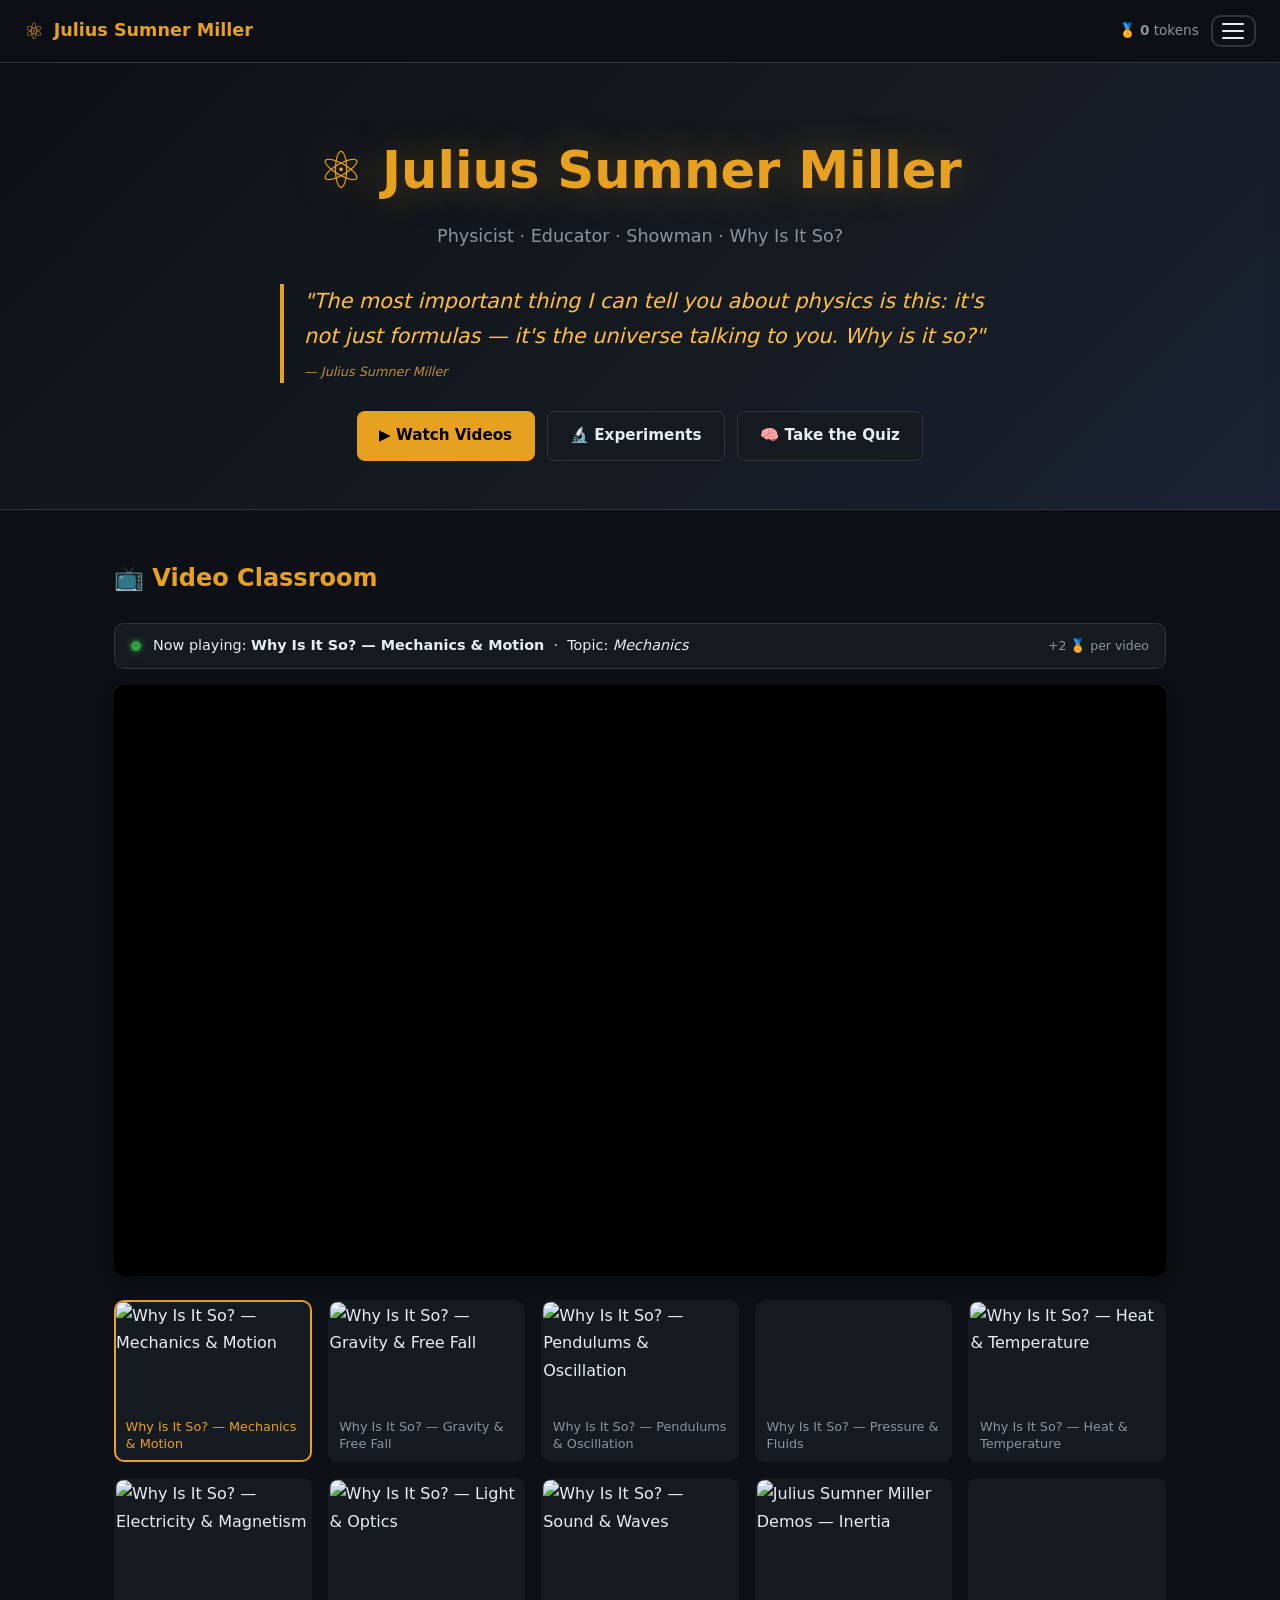
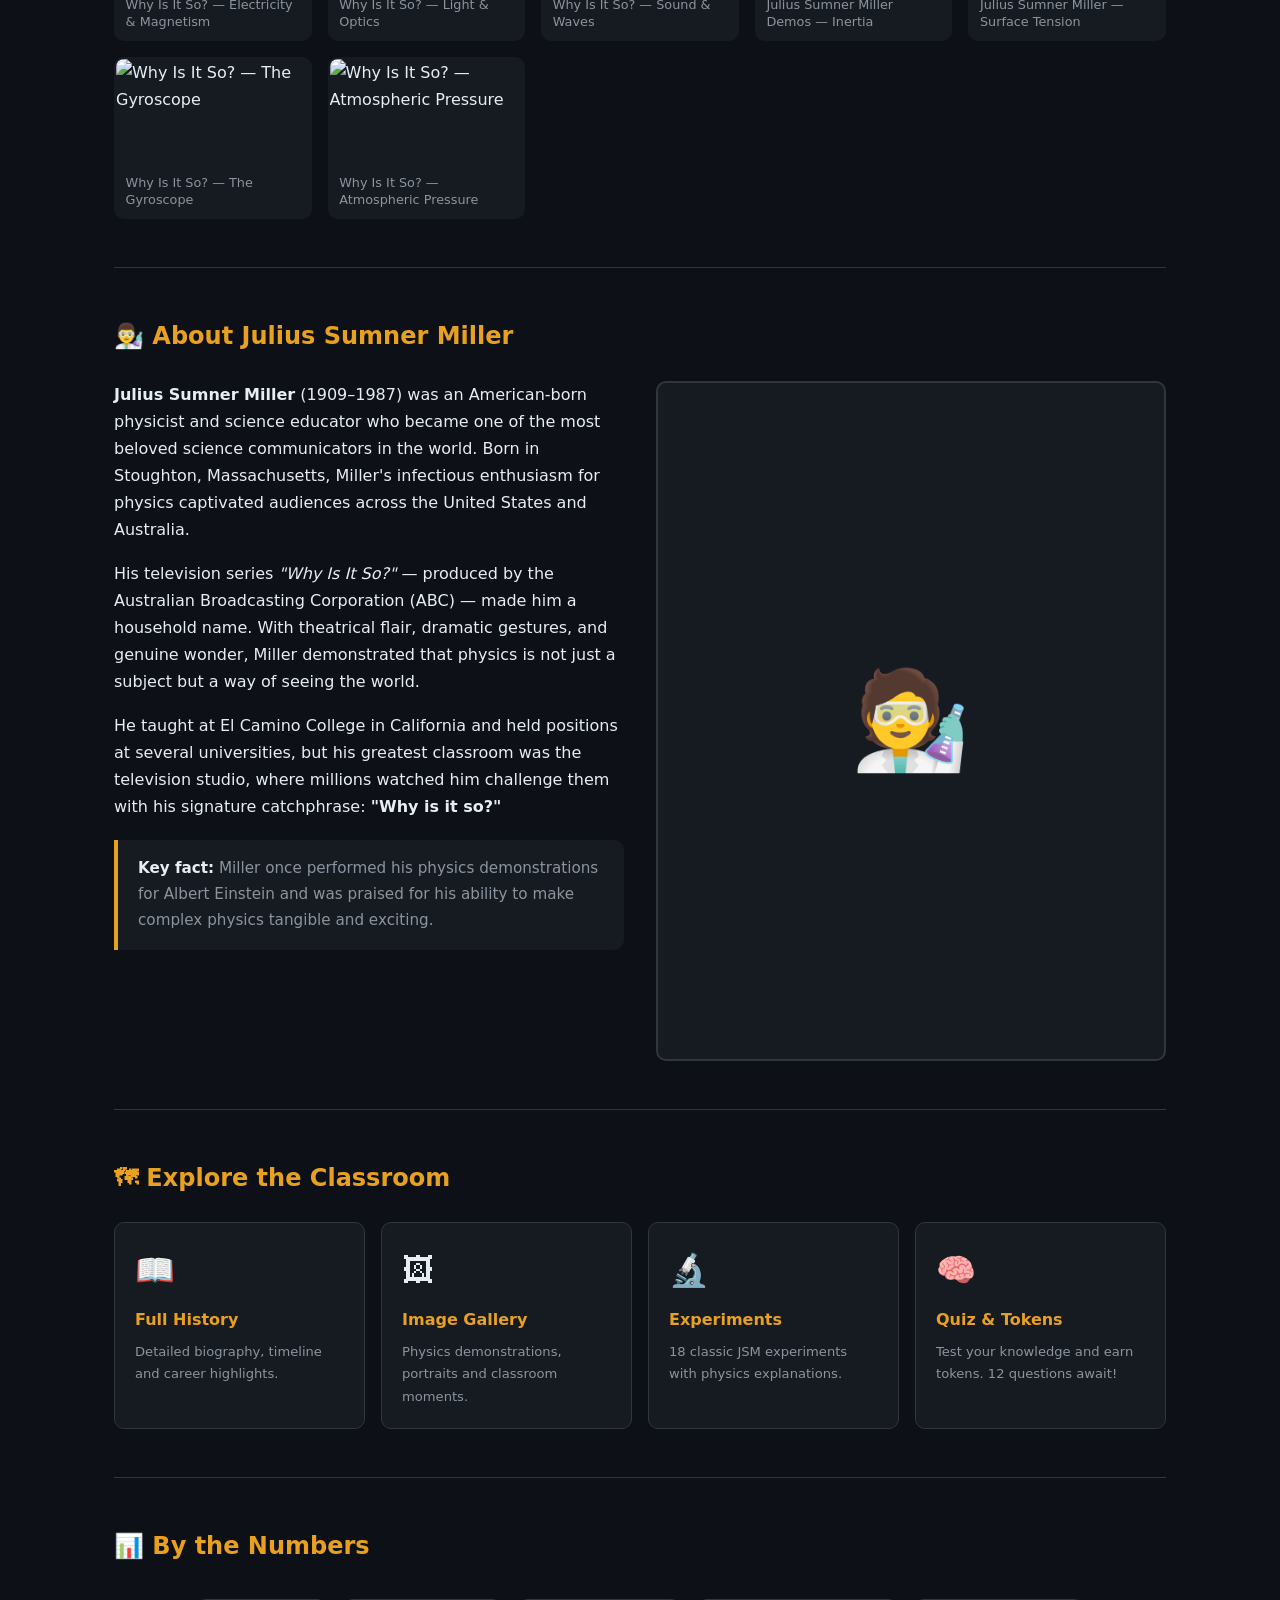
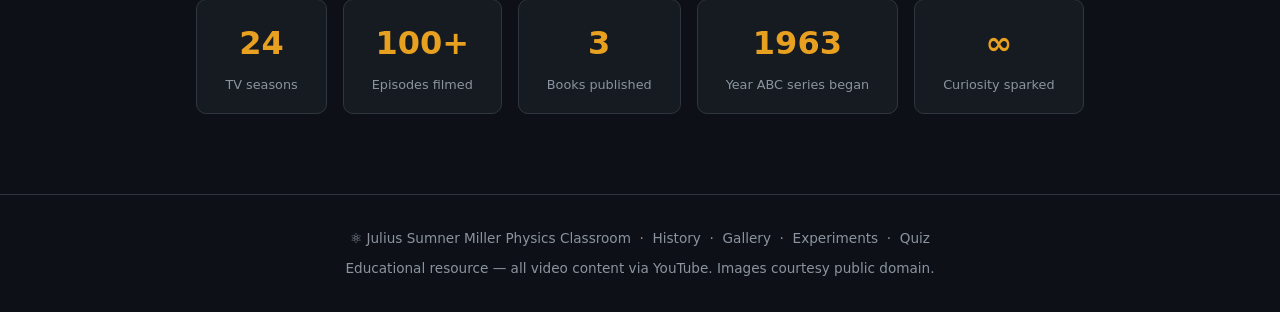
==== index.html @ 3798bc39 "Initial pages (index, history, gallery CSS/JS scaffolding) Co-authored-by: pewpi-infinity <241404109" ====
<!DOCTYPE html>
<html lang="en">
<head>
  <meta charset="UTF-8">
  <meta name="viewport" content="width=device-width, initial-scale=1.0">
  <title>Julius Sumner Miller — Physics Classroom</title>
  <meta name="description" content="Explore the world of physics with Julius Sumner Miller — videos, history, experiments, gallery and quizzes.">
  <link rel="stylesheet" href="css/style.css">
  <style>
    @keyframes fadeIn { from { opacity:0; transform:translateY(8px); } to { opacity:1; transform:none; } }
    .hero-actions { display:flex; gap:.75rem; justify-content:center; flex-wrap:wrap; margin-top:1.75rem; }
    .hero-actions a {
      display:inline-flex; align-items:center; gap:.45rem;
      background:var(--accent); color:#000; font-weight:700;
      padding:.7rem 1.4rem; border-radius:8px; font-size:.95rem;
      transition:background .2s,transform .2s;
    }
    .hero-actions a:hover { background:var(--accent-hover); transform:translateY(-2px); text-decoration:none; }
    .hero-actions a.secondary {
      background:var(--bg-card); color:var(--text-primary);
      border:1px solid var(--border);
    }
    .hero-actions a.secondary:hover { border-color:var(--accent); color:var(--accent); background:var(--accent-dim); }
    .now-playing {
      background:var(--bg-card); border:1px solid var(--border);
      border-radius:var(--radius); padding:.6rem 1rem;
      display:flex; align-items:center; gap:.75rem;
      margin-bottom:1rem; font-size:.9rem;
    }
    .now-playing .dot {
      width:10px; height:10px; border-radius:50%;
      background:#2ea043; box-shadow:0 0 6px #2ea043;
      animation:pulse 1.5s infinite;
      flex-shrink:0;
    }
    @keyframes pulse { 0%,100%{opacity:1;} 50%{opacity:.4;} }
    .about-split { display:grid; grid-template-columns:1fr 1fr; gap:2rem; align-items:start; }
    @media(max-width:680px){ .about-split { grid-template-columns:1fr; } }
    .about-img {
      border-radius:var(--radius); overflow:hidden;
      border:2px solid var(--border);
      aspect-ratio:3/4; background:var(--bg-card);
      display:flex; align-items:center; justify-content:center;
      font-size:6rem;
    }
    .quick-links { display:grid; grid-template-columns:repeat(auto-fill,minmax(200px,1fr)); gap:1rem; }
    .quick-link {
      background:var(--bg-card); border:1px solid var(--border);
      border-radius:var(--radius); padding:1.25rem;
      display:flex; flex-direction:column; align-items:flex-start; gap:.5rem;
      transition:border-color .2s, transform .2s;
      color:var(--text-primary);
    }
    .quick-link:hover { border-color:var(--accent); transform:translateY(-3px); text-decoration:none; }
    .quick-link .icon { font-size:2rem; }
    .quick-link h3 { font-size:1rem; color:var(--accent); }
    .quick-link p { font-size:.82rem; color:var(--text-secondary); margin:0; }
  </style>
</head>
<body>

<!-- ── Header ── -->
<header>
  <div class="brand">
    <span class="atom">⚛</span>
    Julius Sumner Miller
  </div>
  <div style="display:flex;align-items:center;gap:.75rem;">
    <span style="font-size:.85rem;color:var(--text-secondary);">🏅 <strong class="js-token-count">0</strong> tokens</span>
    <button class="hamburger" id="hamburger-btn" aria-label="Open menu">
      <span></span><span></span><span></span>
    </button>
  </div>
</header>

<!-- ── Navigation Overlay ── -->
<div class="nav-overlay" id="nav-overlay"></div>

<!-- ── Slide-out Nav ── -->
<nav class="nav-menu" id="nav-menu">
  <h3>📺 Main</h3>
  <ul>
    <li><a href="index.html"><span class="icon">🏠</span> Home &amp; Videos</a></li>
    <li><a href="history.html"><span class="icon">📖</span> History &amp; Biography</a></li>
    <li><a href="gallery.html"><span class="icon">🖼</span> Image Gallery</a></li>
    <li><a href="experiments.html"><span class="icon">🔬</span> Physics Experiments</a></li>
    <li><a href="quiz.html"><span class="icon">🧠</span> Quiz &amp; Tokens</a></li>
  </ul>
  <h3>🔗 Julius Sumner Miller Links</h3>
  <ul>
    <li><a href="https://en.wikipedia.org/wiki/Julius_Sumner_Miller" target="_blank" rel="noopener"><span class="icon">🌐</span> Wikipedia</a></li>
    <li><a href="https://www.youtube.com/results?search_query=Julius+Sumner+Miller" target="_blank" rel="noopener"><span class="icon">▶</span> YouTube Channel</a></li>
    <li><a href="https://www.abc.net.au/education/julius-sumner-miller/10043290" target="_blank" rel="noopener"><span class="icon">📡</span> ABC Education</a></li>
    <li><a href="https://www.imdb.com/name/nm0590244/" target="_blank" rel="noopener"><span class="icon">🎬</span> IMDB Profile</a></li>
    <li><a href="https://trove.nla.gov.au/search/category/books?keyword=julius+sumner+miller" target="_blank" rel="noopener"><span class="icon">📚</span> NLA Trove Archive</a></li>
    <li><a href="https://www.britannica.com/biography/Julius-Sumner-Miller" target="_blank" rel="noopener"><span class="icon">📰</span> Encyclopædia Britannica</a></li>
  </ul>
  <h3>🏅 Your Progress</h3>
  <ul>
    <li style="padding:.55rem .6rem;font-size:.9rem;color:var(--text-secondary);">
      Tokens earned: <strong class="js-token-count" style="color:var(--accent);">0</strong>
    </li>
  </ul>
</nav>

<!-- ── Hero ── -->
<section class="hero">
  <h1>⚛ Julius Sumner Miller</h1>
  <p class="tagline">Physicist · Educator · Showman · Why Is It So?</p>
  <blockquote class="quote">
    "The most important thing I can tell you about physics is this: it's not just formulas —
    it's the universe talking to you. <em>Why is it so?</em>"
    <br><small style="font-size:.8rem;opacity:.7;margin-top:.4rem;display:block;">— Julius Sumner Miller</small>
  </blockquote>
  <div class="hero-actions">
    <a href="#videos">▶ Watch Videos</a>
    <a href="experiments.html" class="secondary">🔬 Experiments</a>
    <a href="quiz.html" class="secondary">🧠 Take the Quiz</a>
  </div>
</section>

<!-- ── Main Content ── -->
<main class="container">

  <!-- Video Player -->
  <section class="section" id="videos">
    <h2 class="section-title">📺 Video Classroom</h2>
    <div class="now-playing">
      <span class="dot"></span>
      <span>Now playing: <strong id="video-title">Why Is It So? — Mechanics &amp; Motion</strong>
        &nbsp;·&nbsp; Topic: <em id="video-topic">Mechanics</em>
      </span>
      <span style="margin-left:auto;font-size:.78rem;color:var(--text-secondary);">+2 🏅 per video</span>
    </div>
    <div class="video-wrapper">
      <iframe id="main-player"
        src="https://www.youtube.com/embed/p5oUI7RCyUI?rel=0&modestbranding=1"
        title="Julius Sumner Miller — Why Is It So?"
        allow="accelerometer; autoplay; clipboard-write; encrypted-media; gyroscope; picture-in-picture"
        allowfullscreen loading="lazy">
      </iframe>
    </div>
    <div class="playlist-grid" id="playlist-grid"></div>
  </section>

  <!-- About JSM -->
  <section class="section" id="about">
    <h2 class="section-title">👨‍🔬 About Julius Sumner Miller</h2>
    <div class="about-split">
      <div>
        <p style="margin-bottom:1rem;">
          <strong>Julius Sumner Miller</strong> (1909–1987) was an American-born physicist and science
          educator who became one of the most beloved science communicators in the world. Born in
          Stoughton, Massachusetts, Miller's infectious enthusiasm for physics captivated audiences
          across the United States and Australia.
        </p>
        <p style="margin-bottom:1rem;">
          His television series <em>"Why Is It So?"</em> — produced by the Australian Broadcasting
          Corporation (ABC) — made him a household name. With theatrical flair, dramatic gestures,
          and genuine wonder, Miller demonstrated that physics is not just a subject but a way of
          seeing the world.
        </p>
        <p>
          He taught at El Camino College in California and held positions at several universities,
          but his greatest classroom was the television studio, where millions watched him challenge
          them with his signature catchphrase: <strong>"Why is it so?"</strong>
        </p>
        <div class="callout" style="margin-top:1.25rem;">
          <strong>Key fact:</strong> Miller once performed his physics demonstrations for Albert Einstein
          and was praised for his ability to make complex physics tangible and exciting.
        </div>
      </div>
      <div class="about-img">🧑‍🔬</div>
    </div>
  </section>

  <!-- Quick navigation -->
  <section class="section" id="explore">
    <h2 class="section-title">🗺 Explore the Classroom</h2>
    <div class="quick-links">
      <a class="quick-link" href="history.html">
        <span class="icon">📖</span>
        <h3>Full History</h3>
        <p>Detailed biography, timeline and career highlights.</p>
      </a>
      <a class="quick-link" href="gallery.html">
        <span class="icon">🖼</span>
        <h3>Image Gallery</h3>
        <p>Physics demonstrations, portraits and classroom moments.</p>
      </a>
      <a class="quick-link" href="experiments.html">
        <span class="icon">🔬</span>
        <h3>Experiments</h3>
        <p>18 classic JSM experiments with physics explanations.</p>
      </a>
      <a class="quick-link" href="quiz.html">
        <span class="icon">🧠</span>
        <h3>Quiz &amp; Tokens</h3>
        <p>Test your knowledge and earn tokens. 12 questions await!</p>
      </a>
    </div>
  </section>

  <!-- Stats -->
  <section class="section">
    <h2 class="section-title">📊 By the Numbers</h2>
    <div class="stat-strip">
      <div class="stat-box"><span class="num">24</span><span class="lbl">TV seasons</span></div>
      <div class="stat-box"><span class="num">100+</span><span class="lbl">Episodes filmed</span></div>
      <div class="stat-box"><span class="num">3</span><span class="lbl">Books published</span></div>
      <div class="stat-box"><span class="num">1963</span><span class="lbl">Year ABC series began</span></div>
      <div class="stat-box"><span class="num">∞</span><span class="lbl">Curiosity sparked</span></div>
    </div>
  </section>

</main>

<!-- ── Footer ── -->
<footer>
  <p>⚛ Julius Sumner Miller Physics Classroom &nbsp;·&nbsp;
    <a href="history.html">History</a> &nbsp;·&nbsp;
    <a href="gallery.html">Gallery</a> &nbsp;·&nbsp;
    <a href="experiments.html">Experiments</a> &nbsp;·&nbsp;
    <a href="quiz.html">Quiz</a>
  </p>
  <p style="margin-top:.4rem;">Educational resource — all video content via YouTube. Images courtesy public domain.</p>
</footer>

<script src="js/main.js"></script>
</body>
</html>
---- css/style.css ----
/* ============================================================
   Julius Sumner Miller Physics — Classroom Experience
   ============================================================ */

/* ---------- Reset & Root Variables ---------- */
*, *::before, *::after { box-sizing: border-box; margin: 0; padding: 0; }

:root {
  --bg-main:        #0d1117;
  --bg-card:        #161b22;
  --bg-nav:         #0d1117ee;
  --accent:         #e8a020;
  --accent-hover:   #ffbe45;
  --accent-dim:     #7a5510;
  --text-primary:   #e6edf3;
  --text-secondary: #8b949e;
  --border:         #30363d;
  --green:          #2ea043;
  --red:            #da3633;
  --blue:           #388bfd;
  --radius:         10px;
  --shadow:         0 4px 24px rgba(0,0,0,.55);
  --transition:     .25s ease;
}

html { scroll-behavior: smooth; }

body {
  font-family: 'Segoe UI', system-ui, -apple-system, sans-serif;
  background: var(--bg-main);
  color: var(--text-primary);
  line-height: 1.7;
  min-height: 100vh;
}

a { color: var(--accent); text-decoration: none; }
a:hover { color: var(--accent-hover); text-decoration: underline; }

img { max-width: 100%; display: block; }

/* ---------- Header / Nav ---------- */
header {
  position: sticky;
  top: 0;
  z-index: 1000;
  background: var(--bg-nav);
  backdrop-filter: blur(8px);
  border-bottom: 1px solid var(--border);
  padding: .75rem 1.5rem;
  display: flex;
  align-items: center;
  justify-content: space-between;
  gap: 1rem;
}

.brand {
  display: flex;
  align-items: center;
  gap: .6rem;
  font-size: 1.1rem;
  font-weight: 700;
  color: var(--accent);
  white-space: nowrap;
}

.brand .atom { font-size: 1.4rem; }

/* Hamburger button */
.hamburger {
  background: none;
  border: 2px solid var(--border);
  border-radius: var(--radius);
  padding: .4rem .6rem;
  cursor: pointer;
  display: flex;
  flex-direction: column;
  gap: 5px;
  transition: border-color var(--transition);
}
.hamburger:hover { border-color: var(--accent); }
.hamburger span {
  display: block;
  width: 22px;
  height: 2px;
  background: var(--text-primary);
  border-radius: 2px;
  transition: transform var(--transition), opacity var(--transition);
}
.hamburger.open span:nth-child(1) { transform: translateY(7px) rotate(45deg); }
.hamburger.open span:nth-child(2) { opacity: 0; }
.hamburger.open span:nth-child(3) { transform: translateY(-7px) rotate(-45deg); }

/* Slide-out menu */
.nav-menu {
  position: fixed;
  top: 0; right: -320px;
  width: 300px;
  height: 100vh;
  background: var(--bg-card);
  border-left: 1px solid var(--border);
  padding: 5rem 1.5rem 2rem;
  z-index: 999;
  overflow-y: auto;
  transition: right .3s cubic-bezier(.4,0,.2,1);
  box-shadow: var(--shadow);
}
.nav-menu.open { right: 0; }

.nav-overlay {
  display: none;
  position: fixed;
  inset: 0;
  background: rgba(0,0,0,.5);
  z-index: 998;
}
.nav-overlay.open { display: block; }

.nav-menu h3 {
  color: var(--accent);
  font-size: .75rem;
  letter-spacing: .12em;
  text-transform: uppercase;
  margin-bottom: .75rem;
  margin-top: 1.5rem;
}
.nav-menu h3:first-child { margin-top: 0; }

.nav-menu ul { list-style: none; }
.nav-menu ul li a {
  display: flex;
  align-items: center;
  gap: .6rem;
  padding: .55rem .6rem;
  border-radius: 6px;
  color: var(--text-primary);
  font-size: .95rem;
  transition: background var(--transition), color var(--transition);
}
.nav-menu ul li a:hover,
.nav-menu ul li a.active {
  background: var(--accent-dim);
  color: var(--accent-hover);
  text-decoration: none;
}
.nav-menu ul li a .icon { font-size: 1.1rem; width: 1.4rem; }

/* Tokens badge in nav */
.token-badge {
  display: inline-flex;
  align-items: center;
  gap: .3rem;
  background: var(--accent-dim);
  color: var(--accent);
  font-size: .78rem;
  font-weight: 700;
  padding: .15rem .5rem;
  border-radius: 20px;
  margin-left: auto;
}

/* ---------- Hero Section ---------- */
.hero {
  background: linear-gradient(135deg, #0d1117 0%, #161b22 60%, #1a2235 100%);
  border-bottom: 1px solid var(--border);
  padding: 4rem 1.5rem 3rem;
  text-align: center;
}
.hero h1 {
  font-size: clamp(1.8rem, 5vw, 3.2rem);
  font-weight: 800;
  color: var(--accent);
  text-shadow: 0 0 40px rgba(232,160,32,.35);
  margin-bottom: .5rem;
}
.hero .tagline {
  font-size: 1.1rem;
  color: var(--text-secondary);
  max-width: 640px;
  margin: 0 auto 2rem;
}
.hero .quote {
  font-style: italic;
  font-size: 1.3rem;
  color: var(--accent-hover);
  max-width: 720px;
  margin: 0 auto;
  border-left: 4px solid var(--accent);
  padding-left: 1.25rem;
  text-align: left;
}

/* ---------- Main Layout ---------- */
.container {
  max-width: 1100px;
  margin: 0 auto;
  padding: 0 1.5rem;
}

.section {
  padding: 3rem 0;
  border-bottom: 1px solid var(--border);
}
.section:last-child { border-bottom: none; }

.section-title {
  font-size: 1.5rem;
  font-weight: 700;
  color: var(--accent);
  margin-bottom: 1.5rem;
  display: flex;
  align-items: center;
  gap: .6rem;
}

/* ---------- Video Player ---------- */
.video-wrapper {
  position: relative;
  aspect-ratio: 16/9;
  border-radius: var(--radius);
  overflow: hidden;
  box-shadow: var(--shadow);
  background: #000;
}
.video-wrapper iframe {
  position: absolute;
  inset: 0;
  width: 100%;
  height: 100%;
  border: none;
}

/* Playlist thumbnails */
.playlist-grid {
  display: grid;
  grid-template-columns: repeat(auto-fill, minmax(180px, 1fr));
  gap: 1rem;
  margin-top: 1.5rem;
}
.playlist-item {
  border-radius: var(--radius);
  overflow: hidden;
  cursor: pointer;
  border: 2px solid transparent;
  transition: border-color var(--transition), transform var(--transition);
  background: var(--bg-card);
}
.playlist-item:hover { transform: translateY(-3px); border-color: var(--accent); }
.playlist-item.active { border-color: var(--accent); }
.playlist-thumb {
  position: relative;
  aspect-ratio: 16/9;
  overflow: hidden;
}
.playlist-thumb img {
  width: 100%;
  height: 100%;
  object-fit: cover;
}
.playlist-thumb .play-icon {
  position: absolute;
  inset: 0;
  display: flex;
  align-items: center;
  justify-content: center;
  background: rgba(0,0,0,.45);
  font-size: 2rem;
  opacity: 0;
  transition: opacity var(--transition);
}
.playlist-item:hover .play-icon { opacity: 1; }
.playlist-title {
  padding: .5rem .6rem;
  font-size: .8rem;
  color: var(--text-secondary);
  line-height: 1.3;
}
.playlist-item.active .playlist-title { color: var(--accent); }

/* ---------- Cards ---------- */
.card-grid {
  display: grid;
  grid-template-columns: repeat(auto-fill, minmax(280px, 1fr));
  gap: 1.25rem;
}

.card {
  background: var(--bg-card);
  border: 1px solid var(--border);
  border-radius: var(--radius);
  overflow: hidden;
  transition: transform var(--transition), border-color var(--transition);
}
.card:hover { transform: translateY(-4px); border-color: var(--accent); }
.card img { width: 100%; aspect-ratio: 4/3; object-fit: cover; }
.card-body { padding: 1rem; }
.card-body h3 {
  color: var(--accent);
  font-size: 1rem;
  margin-bottom: .4rem;
}
.card-body p {
  font-size: .875rem;
  color: var(--text-secondary);
  line-height: 1.5;
}
.card-body .tag {
  display: inline-block;
  background: var(--accent-dim);
  color: var(--accent);
  font-size: .7rem;
  font-weight: 700;
  padding: .1rem .45rem;
  border-radius: 20px;
  margin-top: .5rem;
  text-transform: uppercase;
  letter-spacing: .06em;
}

/* ---------- Timeline ---------- */
.timeline {
  position: relative;
  padding-left: 2.5rem;
}
.timeline::before {
  content: '';
  position: absolute;
  left: .75rem;
  top: 0; bottom: 0;
  width: 2px;
  background: var(--border);
}
.timeline-item {
  position: relative;
  margin-bottom: 2rem;
}
.timeline-item::before {
  content: '';
  position: absolute;
  left: -1.75rem;
  top: .35rem;
  width: 12px; height: 12px;
  border-radius: 50%;
  background: var(--accent);
  box-shadow: 0 0 0 3px var(--accent-dim);
}
.timeline-year {
  font-size: .8rem;
  font-weight: 700;
  color: var(--accent);
  letter-spacing: .08em;
  text-transform: uppercase;
  margin-bottom: .2rem;
}
.timeline-event h3 { font-size: 1rem; margin-bottom: .3rem; }
.timeline-event p { font-size: .9rem; color: var(--text-secondary); }

/* ---------- Gallery ---------- */
.gallery-grid {
  display: grid;
  grid-template-columns: repeat(auto-fill, minmax(240px, 1fr));
  gap: 1rem;
}
.gallery-item {
  border-radius: var(--radius);
  overflow: hidden;
  border: 1px solid var(--border);
  cursor: pointer;
  transition: transform var(--transition), border-color var(--transition);
  background: var(--bg-card);
}
.gallery-item:hover { transform: scale(1.02); border-color: var(--accent); }
.gallery-item img {
  width: 100%;
  aspect-ratio: 4/3;
  object-fit: cover;
}
.gallery-caption {
  padding: .6rem .75rem;
  font-size: .8rem;
  color: var(--text-secondary);
}

/* Lightbox */
.lightbox {
  display: none;
  position: fixed;
  inset: 0;
  background: rgba(0,0,0,.9);
  z-index: 2000;
  align-items: center;
  justify-content: center;
  flex-direction: column;
  padding: 1.5rem;
}
.lightbox.open { display: flex; }
.lightbox img {
  max-height: 75vh;
  max-width: 90vw;
  border-radius: var(--radius);
  object-fit: contain;
}
.lightbox-caption {
  margin-top: 1rem;
  font-size: .95rem;
  color: var(--text-primary);
  max-width: 640px;
  text-align: center;
}
.lightbox-close {
  position: absolute;
  top: 1.25rem; right: 1.5rem;
  background: none;
  border: none;
  color: var(--text-primary);
  font-size: 2rem;
  cursor: pointer;
  line-height: 1;
}
.lightbox-nav {
  position: absolute;
  top: 50%;
  transform: translateY(-50%);
  background: rgba(255,255,255,.1);
  border: none;
  color: #fff;
  font-size: 2rem;
  padding: .5rem .8rem;
  cursor: pointer;
  border-radius: 6px;
}
.lightbox-nav.prev { left: 1rem; }
.lightbox-nav.next { right: 1rem; }

/* ---------- Experiments ---------- */
.experiment-card {
  background: var(--bg-card);
  border: 1px solid var(--border);
  border-radius: var(--radius);
  padding: 1.5rem;
  margin-bottom: 1.5rem;
  transition: border-color var(--transition);
}
.experiment-card:hover { border-color: var(--accent); }
.experiment-card h3 {
  color: var(--accent);
  font-size: 1.15rem;
  margin-bottom: .5rem;
  display: flex;
  align-items: center;
  gap: .5rem;
}
.experiment-card .principle {
  font-size: .8rem;
  background: var(--accent-dim);
  color: var(--accent);
  padding: .15rem .45rem;
  border-radius: 4px;
  font-weight: 700;
  text-transform: uppercase;
  letter-spacing: .05em;
}
.experiment-card p { font-size: .93rem; color: var(--text-secondary); margin-top: .5rem; }
.experiment-card .materials {
  margin-top: .75rem;
  font-size: .85rem;
  color: var(--text-secondary);
}
.experiment-card .materials strong { color: var(--text-primary); }

/* ---------- Quiz ---------- */
.quiz-header {
  text-align: center;
  padding: 2rem 0 1rem;
}
.token-display {
  display: inline-flex;
  align-items: center;
  gap: .5rem;
  font-size: 1.3rem;
  font-weight: 700;
  color: var(--accent);
  background: var(--bg-card);
  border: 1px solid var(--border);
  border-radius: 30px;
  padding: .4rem 1.2rem;
  margin-bottom: 1.5rem;
}
.progress-bar {
  background: var(--border);
  border-radius: 20px;
  height: 8px;
  margin-bottom: 1.5rem;
  overflow: hidden;
}
.progress-fill {
  height: 100%;
  background: var(--accent);
  border-radius: 20px;
  transition: width .4s ease;
}
.quiz-question-block {
  background: var(--bg-card);
  border: 1px solid var(--border);
  border-radius: var(--radius);
  padding: 1.75rem;
  margin-bottom: 1.5rem;
}
.quiz-question-block h3 {
  font-size: 1.05rem;
  margin-bottom: 1.25rem;
  line-height: 1.5;
}
.quiz-options { display: flex; flex-direction: column; gap: .65rem; }
.quiz-option {
  display: flex;
  align-items: center;
  gap: .8rem;
  background: var(--bg-main);
  border: 2px solid var(--border);
  border-radius: 8px;
  padding: .7rem 1rem;
  cursor: pointer;
  transition: border-color var(--transition), background var(--transition);
  font-size: .95rem;
}
.quiz-option:hover { border-color: var(--accent); background: var(--accent-dim); }
.quiz-option.correct { border-color: var(--green); background: rgba(46,160,67,.15); }
.quiz-option.incorrect { border-color: var(--red); background: rgba(218,54,51,.15); }
.quiz-option.disabled { pointer-events: none; opacity: .65; }
.quiz-option input[type="radio"] { accent-color: var(--accent); }
.quiz-feedback {
  margin-top: 1rem;
  padding: .75rem 1rem;
  border-radius: 8px;
  font-size: .9rem;
  display: none;
}
.quiz-feedback.show { display: block; }
.quiz-feedback.correct { background: rgba(46,160,67,.2); border: 1px solid var(--green); color: #7ee787; }
.quiz-feedback.incorrect { background: rgba(218,54,51,.2); border: 1px solid var(--red); color: #ff7b72; }
.btn {
  display: inline-flex;
  align-items: center;
  gap: .4rem;
  background: var(--accent);
  color: #000;
  font-weight: 700;
  font-size: .95rem;
  padding: .7rem 1.5rem;
  border-radius: 8px;
  border: none;
  cursor: pointer;
  transition: background var(--transition), transform var(--transition);
}
.btn:hover { background: var(--accent-hover); transform: translateY(-1px); }
.btn:active { transform: translateY(0); }
.btn.secondary {
  background: var(--bg-card);
  color: var(--text-primary);
  border: 1px solid var(--border);
}
.btn.secondary:hover { border-color: var(--accent); color: var(--accent); background: var(--accent-dim); }

/* Score screen */
.score-screen {
  text-align: center;
  padding: 3rem 1rem;
  display: none;
}
.score-screen.show { display: block; }
.score-big {
  font-size: 5rem;
  font-weight: 900;
  color: var(--accent);
  text-shadow: 0 0 40px rgba(232,160,32,.4);
  line-height: 1;
}
.score-label { color: var(--text-secondary); margin-bottom: 1.5rem; }
.token-earned {
  font-size: 1.25rem;
  font-weight: 700;
  color: var(--accent);
  margin: 1rem 0 2rem;
}

/* ---------- Stat strip ---------- */
.stat-strip {
  display: flex;
  flex-wrap: wrap;
  gap: 1rem;
  justify-content: center;
  margin: 2rem 0;
}
.stat-box {
  background: var(--bg-card);
  border: 1px solid var(--border);
  border-radius: var(--radius);
  padding: 1rem 1.75rem;
  text-align: center;
  min-width: 130px;
}
.stat-box .num {
  font-size: 2rem;
  font-weight: 800;
  color: var(--accent);
  display: block;
}
.stat-box .lbl { font-size: .8rem; color: var(--text-secondary); }

/* ---------- Callout / Quote Blocks ---------- */
.callout {
  background: var(--bg-card);
  border-left: 4px solid var(--accent);
  border-radius: 0 var(--radius) var(--radius) 0;
  padding: 1rem 1.25rem;
  margin: 1.5rem 0;
  font-size: .95rem;
  color: var(--text-secondary);
}
.callout strong { color: var(--text-primary); }

/* ---------- Footer ---------- */
footer {
  border-top: 1px solid var(--border);
  text-align: center;
  padding: 2rem 1.5rem;
  color: var(--text-secondary);
  font-size: .85rem;
}
footer a { color: var(--text-secondary); }
footer a:hover { color: var(--accent); }

/* ---------- Responsive ---------- */
@media (max-width: 640px) {
  .hero { padding: 2.5rem 1rem 2rem; }
  .section { padding: 2rem 0; }
  .playlist-grid { grid-template-columns: repeat(auto-fill, minmax(140px, 1fr)); }
  .card-grid { grid-template-columns: 1fr; }
}

/* ---------- Utility ---------- */
.text-center { text-align: center; }
.mt-1 { margin-top: 1rem; }
.mb-1 { margin-bottom: 1rem; }
.hidden { display: none !important; }
.flex-gap { display: flex; align-items: center; gap: .5rem; flex-wrap: wrap; }
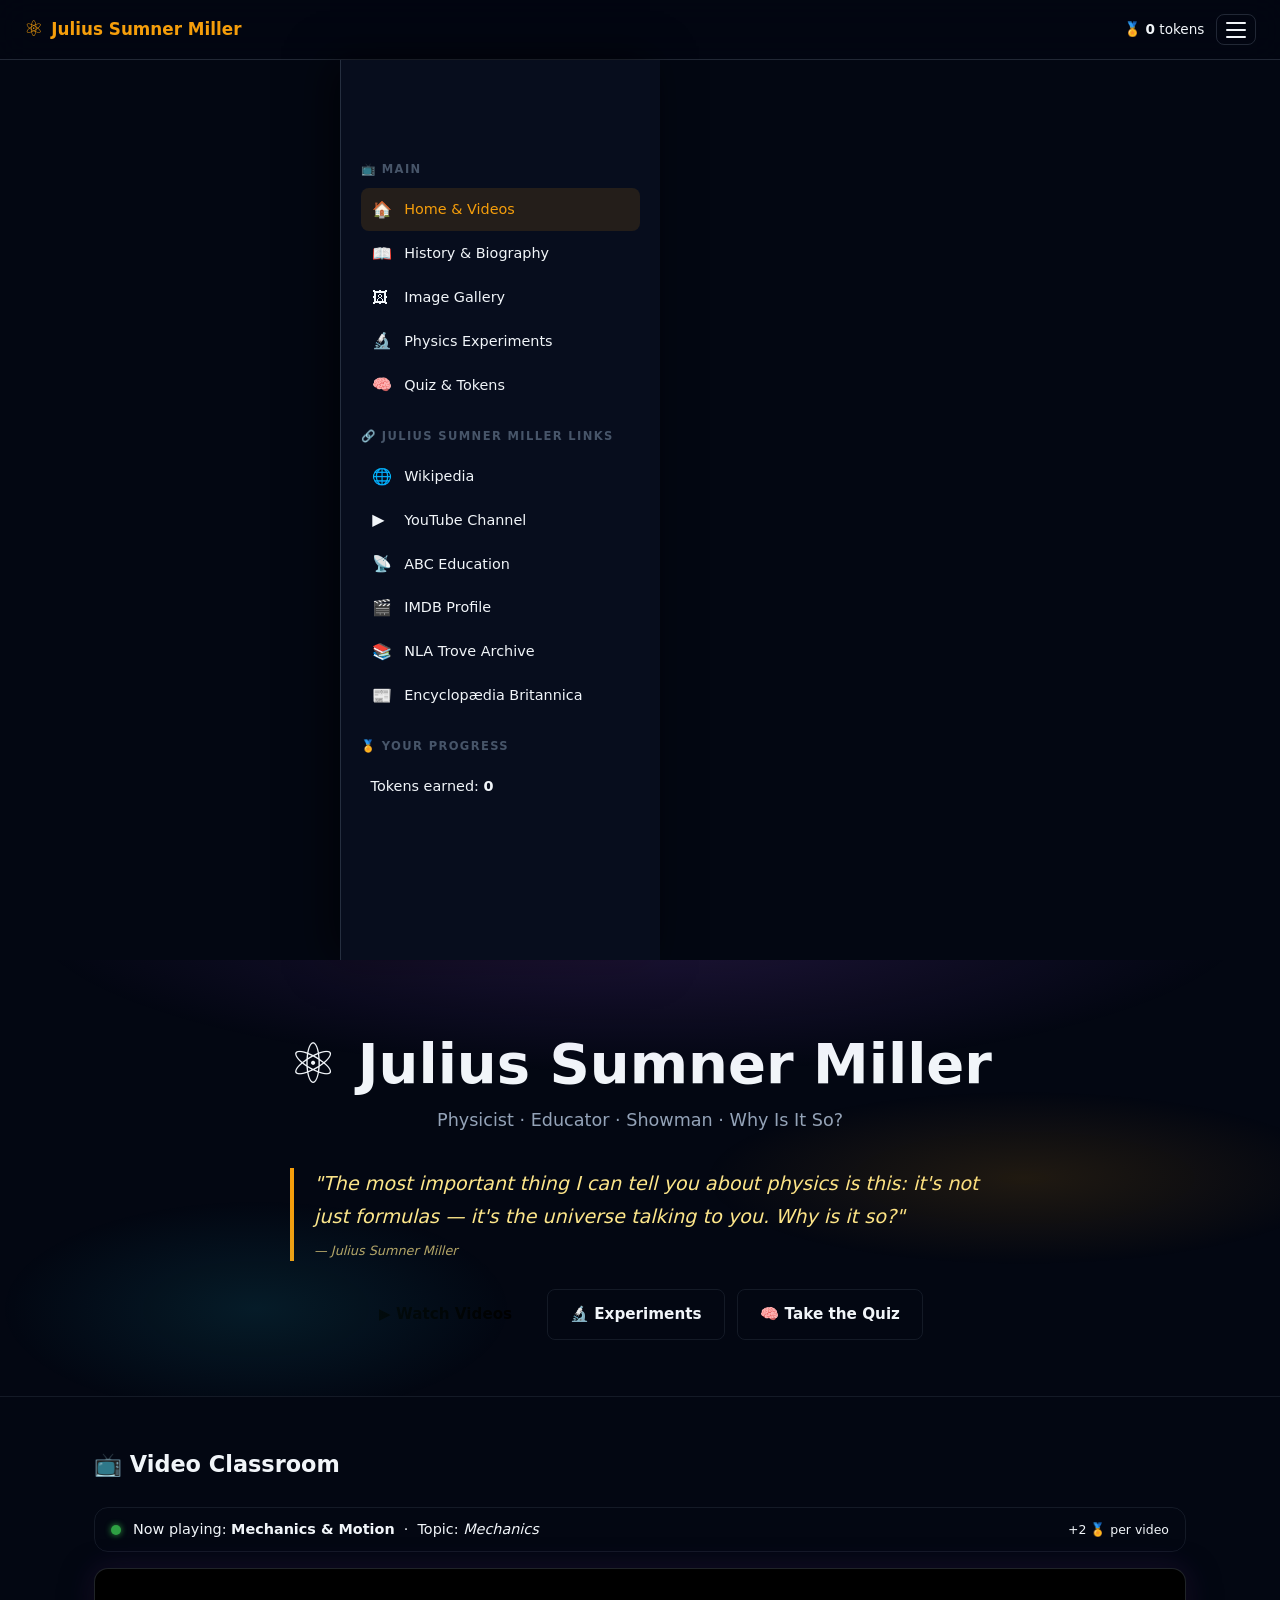
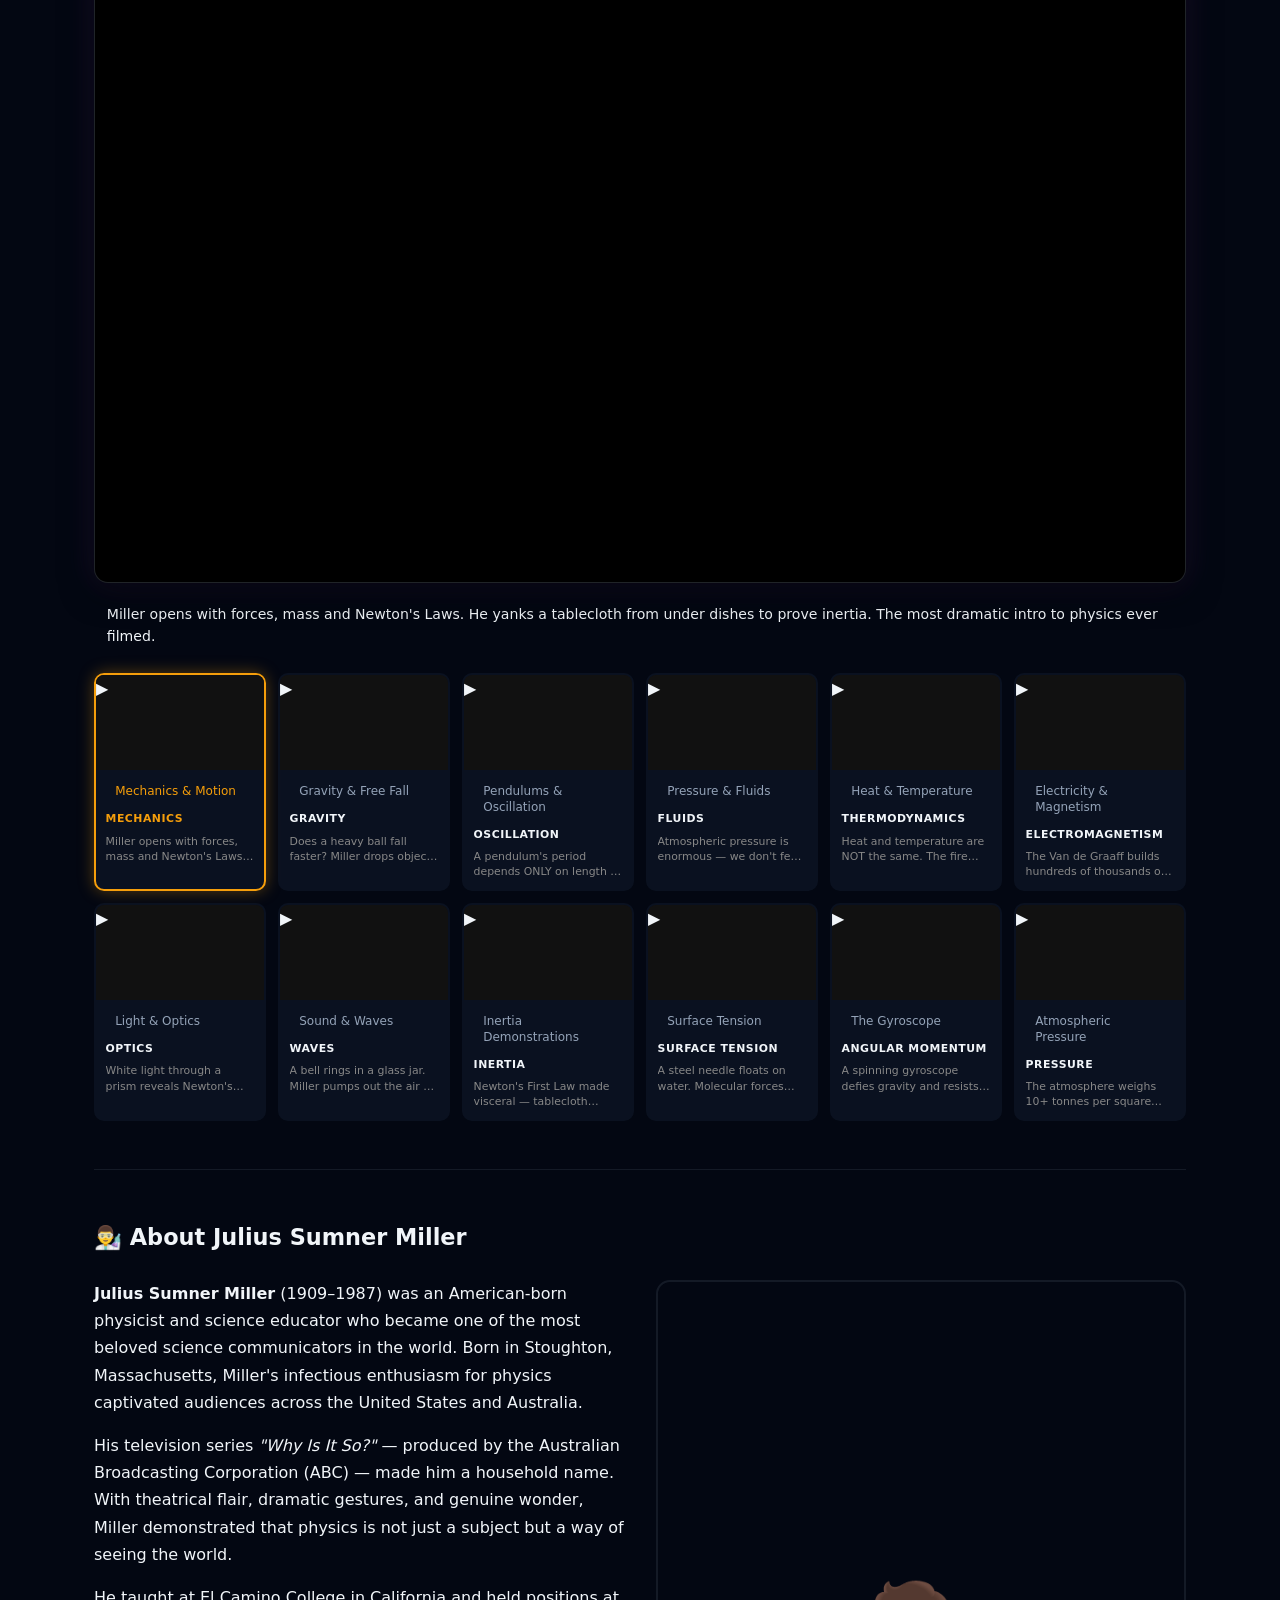
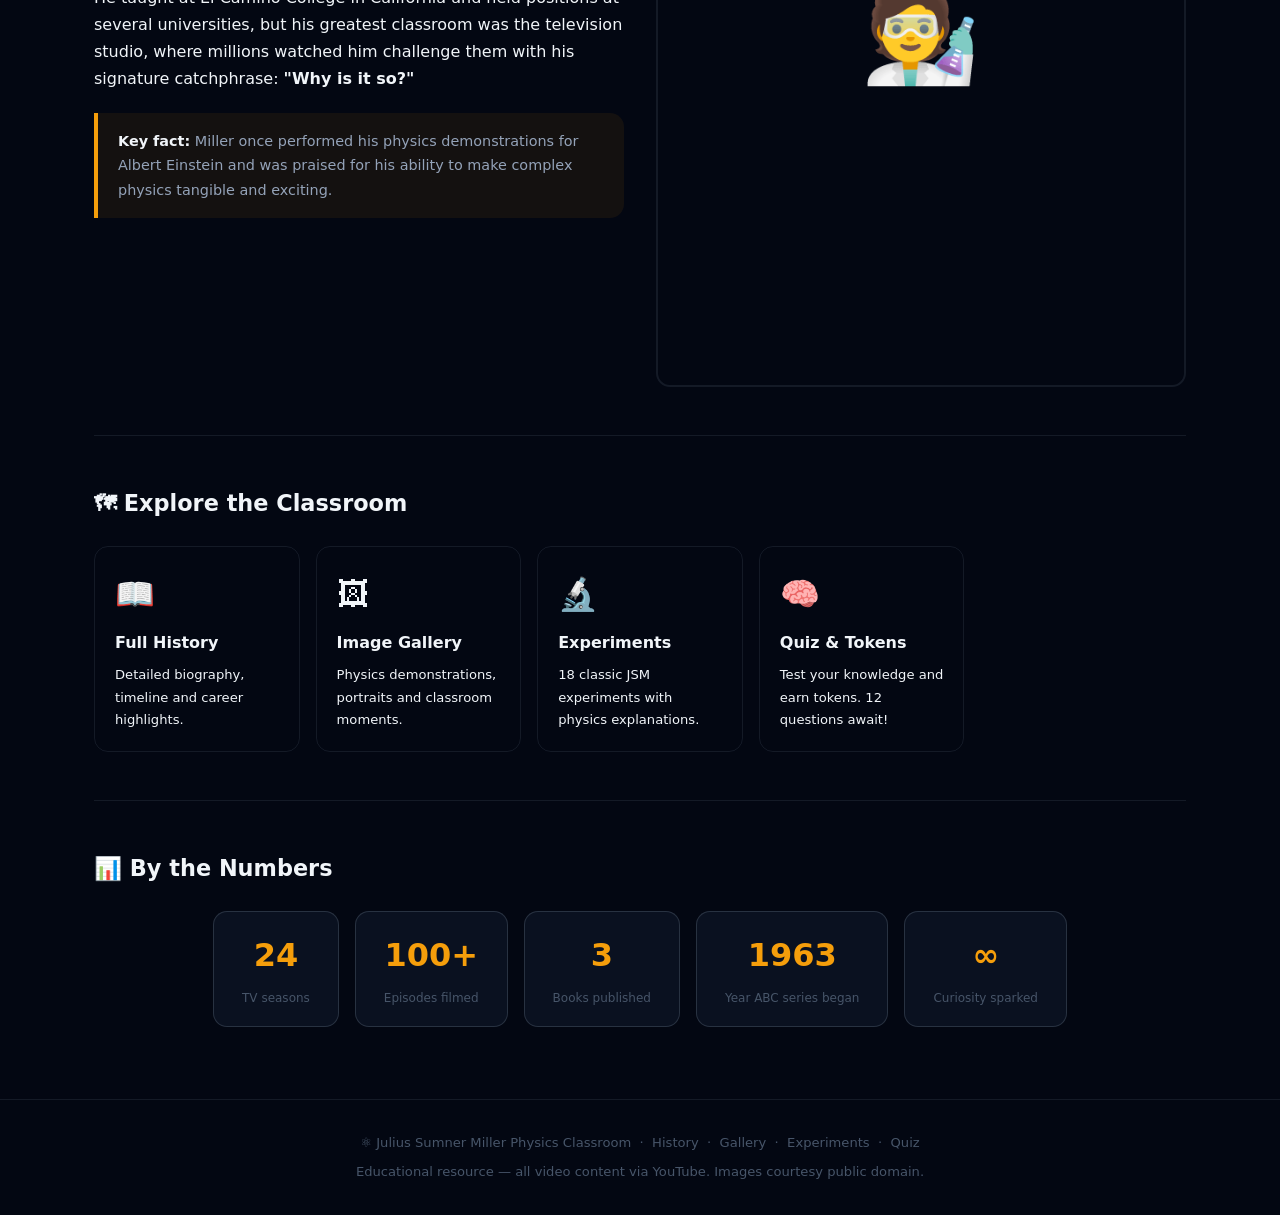
==== commit 187fba86: "Gallery with real thumbnails, video descriptions, enhanced playlist" ====
--- a/index.html
+++ b/index.html
@@ -140,7 +140,7 @@
         allowfullscreen loading="lazy">
       </iframe>
     </div>
-    <div class="playlist-grid" id="playlist-grid"></div>
+    <p id="video-desc" style="margin:.75rem 0 .5rem;font-size:.88rem;line-height:1.55;padding:.6rem .8rem;background:var(--bg-card);border-radius:8px;border-left:3px solid var(--accent);">Click any video below to see its description.</p><div class="playlist-grid" id="playlist-grid"></div>
   </section>
 
   <!-- About JSM -->
--- a/css/style.css
+++ b/css/style.css
@@ -1,646 +1,907 @@
 /* ============================================================
-   Julius Sumner Miller Physics — Classroom Experience
+   Julius Sumner Miller — Physics Classroom · Colorful Edition
    ============================================================ */
-
-/* ---------- Reset & Root Variables ---------- */
-*, *::before, *::after { box-sizing: border-box; margin: 0; padding: 0; }
-
-:root {
-  --bg-main:        #0d1117;
-  --bg-card:        #161b22;
-  --bg-nav:         #0d1117ee;
-  --accent:         #e8a020;
-  --accent-hover:   #ffbe45;
-  --accent-dim:     #7a5510;
-  --text-primary:   #e6edf3;
-  --text-secondary: #8b949e;
-  --border:         #30363d;
-  --green:          #2ea043;
-  --red:            #da3633;
-  --blue:           #388bfd;
-  --radius:         10px;
-  --shadow:         0 4px 24px rgba(0,0,0,.55);
-  --transition:     .25s ease;
-}
-
-html { scroll-behavior: smooth; }
-
-body {
-  font-family: 'Segoe UI', system-ui, -apple-system, sans-serif;
-  background: var(--bg-main);
-  color: var(--text-primary);
-  line-height: 1.7;
-  min-height: 100vh;
-}
-
-a { color: var(--accent); text-decoration: none; }
-a:hover { color: var(--accent-hover); text-decoration: underline; }
-
-img { max-width: 100%; display: block; }
-
-/* ---------- Header / Nav ---------- */
-header {
-  position: sticky;
-  top: 0;
-  z-index: 1000;
-  background: var(--bg-nav);
-  backdrop-filter: blur(8px);
-  border-bottom: 1px solid var(--border);
-  padding: .75rem 1.5rem;
-  display: flex;
-  align-items: center;
-  justify-content: space-between;
-  gap: 1rem;
-}
-
-.brand {
-  display: flex;
-  align-items: center;
-  gap: .6rem;
-  font-size: 1.1rem;
-  font-weight: 700;
-  color: var(--accent);
-  white-space: nowrap;
-}
-
-.brand .atom { font-size: 1.4rem; }
-
-/* Hamburger button */
-.hamburger {
-  background: none;
-  border: 2px solid var(--border);
-  border-radius: var(--radius);
-  padding: .4rem .6rem;
-  cursor: pointer;
-  display: flex;
-  flex-direction: column;
-  gap: 5px;
-  transition: border-color var(--transition);
-}
-.hamburger:hover { border-color: var(--accent); }
-.hamburger span {
-  display: block;
-  width: 22px;
-  height: 2px;
-  background: var(--text-primary);
-  border-radius: 2px;
-  transition: transform var(--transition), opacity var(--transition);
-}
-.hamburger.open span:nth-child(1) { transform: translateY(7px) rotate(45deg); }
-.hamburger.open span:nth-child(2) { opacity: 0; }
-.hamburger.open span:nth-child(3) { transform: translateY(-7px) rotate(-45deg); }
-
-/* Slide-out menu */
-.nav-menu {
-  position: fixed;
-  top: 0; right: -320px;
-  width: 300px;
-  height: 100vh;
-  background: var(--bg-card);
-  border-left: 1px solid var(--border);
-  padding: 5rem 1.5rem 2rem;
-  z-index: 999;
-  overflow-y: auto;
-  transition: right .3s cubic-bezier(.4,0,.2,1);
-  box-shadow: var(--shadow);
-}
-.nav-menu.open { right: 0; }
-
-.nav-overlay {
-  display: none;
-  position: fixed;
-  inset: 0;
-  background: rgba(0,0,0,.5);
-  z-index: 998;
-}
-.nav-overlay.open { display: block; }
-
-.nav-menu h3 {
-  color: var(--accent);
-  font-size: .75rem;
-  letter-spacing: .12em;
-  text-transform: uppercase;
-  margin-bottom: .75rem;
-  margin-top: 1.5rem;
-}
-.nav-menu h3:first-child { margin-top: 0; }
-
-.nav-menu ul { list-style: none; }
-.nav-menu ul li a {
-  display: flex;
-  align-items: center;
-  gap: .6rem;
-  padding: .55rem .6rem;
-  border-radius: 6px;
-  color: var(--text-primary);
-  font-size: .95rem;
-  transition: background var(--transition), color var(--transition);
-}
-.nav-menu ul li a:hover,
-.nav-menu ul li a.active {
-  background: var(--accent-dim);
-  color: var(--accent-hover);
-  text-decoration: none;
-}
-.nav-menu ul li a .icon { font-size: 1.1rem; width: 1.4rem; }
-
-/* Tokens badge in nav */
-.token-badge {
-  display: inline-flex;
-  align-items: center;
-  gap: .3rem;
-  background: var(--accent-dim);
-  color: var(--accent);
-  font-size: .78rem;
-  font-weight: 700;
-  padding: .15rem .5rem;
-  border-radius: 20px;
-  margin-left: auto;
-}
-
-/* ---------- Hero Section ---------- */
-.hero {
-  background: linear-gradient(135deg, #0d1117 0%, #161b22 60%, #1a2235 100%);
-  border-bottom: 1px solid var(--border);
-  padding: 4rem 1.5rem 3rem;
-  text-align: center;
-}
-.hero h1 {
-  font-size: clamp(1.8rem, 5vw, 3.2rem);
-  font-weight: 800;
-  color: var(--accent);
-  text-shadow: 0 0 40px rgba(232,160,32,.35);
-  margin-bottom: .5rem;
-}
-.hero .tagline {
-  font-size: 1.1rem;
-  color: var(--text-secondary);
-  max-width: 640px;
-  margin: 0 auto 2rem;
-}
-.hero .quote {
-  font-style: italic;
-  font-size: 1.3rem;
-  color: var(--accent-hover);
-  max-width: 720px;
-  margin: 0 auto;
-  border-left: 4px solid var(--accent);
-  padding-left: 1.25rem;
-  text-align: left;
-}
-
-/* ---------- Main Layout ---------- */
-.container {
-  max-width: 1100px;
-  margin: 0 auto;
-  padding: 0 1.5rem;
-}
-
-.section {
-  padding: 3rem 0;
-  border-bottom: 1px solid var(--border);
-}
-.section:last-child { border-bottom: none; }
-
-.section-title {
-  font-size: 1.5rem;
-  font-weight: 700;
-  color: var(--accent);
-  margin-bottom: 1.5rem;
-  display: flex;
-  align-items: center;
-  gap: .6rem;
-}
-
-/* ---------- Video Player ---------- */
-.video-wrapper {
-  position: relative;
-  aspect-ratio: 16/9;
-  border-radius: var(--radius);
-  overflow: hidden;
-  box-shadow: var(--shadow);
-  background: #000;
-}
-.video-wrapper iframe {
-  position: absolute;
-  inset: 0;
-  width: 100%;
-  height: 100%;
-  border: none;
-}
-
-/* Playlist thumbnails */
-.playlist-grid {
-  display: grid;
-  grid-template-columns: repeat(auto-fill, minmax(180px, 1fr));
-  gap: 1rem;
-  margin-top: 1.5rem;
-}
-.playlist-item {
-  border-radius: var(--radius);
-  overflow: hidden;
-  cursor: pointer;
-  border: 2px solid transparent;
-  transition: border-color var(--transition), transform var(--transition);
-  background: var(--bg-card);
-}
-.playlist-item:hover { transform: translateY(-3px); border-color: var(--accent); }
-.playlist-item.active { border-color: var(--accent); }
-.playlist-thumb {
-  position: relative;
-  aspect-ratio: 16/9;
-  overflow: hidden;
-}
-.playlist-thumb img {
-  width: 100%;
-  height: 100%;
-  object-fit: cover;
-}
-.playlist-thumb .play-icon {
-  position: absolute;
-  inset: 0;
-  display: flex;
-  align-items: center;
-  justify-content: center;
-  background: rgba(0,0,0,.45);
-  font-size: 2rem;
-  opacity: 0;
-  transition: opacity var(--transition);
-}
-.playlist-item:hover .play-icon { opacity: 1; }
-.playlist-title {
-  padding: .5rem .6rem;
-  font-size: .8rem;
-  color: var(--text-secondary);
-  line-height: 1.3;
-}
-.playlist-item.active .playlist-title { color: var(--accent); }
-
-/* ---------- Cards ---------- */
-.card-grid {
-  display: grid;
-  grid-template-columns: repeat(auto-fill, minmax(280px, 1fr));
-  gap: 1.25rem;
-}
-
-.card {
-  background: var(--bg-card);
-  border: 1px solid var(--border);
-  border-radius: var(--radius);
-  overflow: hidden;
-  transition: transform var(--transition), border-color var(--transition);
-}
-.card:hover { transform: translateY(-4px); border-color: var(--accent); }
-.card img { width: 100%; aspect-ratio: 4/3; object-fit: cover; }
-.card-body { padding: 1rem; }
-.card-body h3 {
-  color: var(--accent);
-  font-size: 1rem;
-  margin-bottom: .4rem;
-}
-.card-body p {
-  font-size: .875rem;
-  color: var(--text-secondary);
-  line-height: 1.5;
-}
-.card-body .tag {
-  display: inline-block;
-  background: var(--accent-dim);
-  color: var(--accent);
-  font-size: .7rem;
-  font-weight: 700;
-  padding: .1rem .45rem;
-  border-radius: 20px;
-  margin-top: .5rem;
-  text-transform: uppercase;
-  letter-spacing: .06em;
-}
-
-/* ---------- Timeline ---------- */
-.timeline {
-  position: relative;
-  padding-left: 2.5rem;
-}
-.timeline::before {
-  content: '';
-  position: absolute;
-  left: .75rem;
-  top: 0; bottom: 0;
-  width: 2px;
-  background: var(--border);
-}
-.timeline-item {
-  position: relative;
-  margin-bottom: 2rem;
-}
-.timeline-item::before {
-  content: '';
-  position: absolute;
-  left: -1.75rem;
-  top: .35rem;
-  width: 12px; height: 12px;
-  border-radius: 50%;
-  background: var(--accent);
-  box-shadow: 0 0 0 3px var(--accent-dim);
-}
-.timeline-year {
-  font-size: .8rem;
-  font-weight: 700;
-  color: var(--accent);
-  letter-spacing: .08em;
-  text-transform: uppercase;
-  margin-bottom: .2rem;
-}
-.timeline-event h3 { font-size: 1rem; margin-bottom: .3rem; }
-.timeline-event p { font-size: .9rem; color: var(--text-secondary); }
-
-/* ---------- Gallery ---------- */
-.gallery-grid {
-  display: grid;
-  grid-template-columns: repeat(auto-fill, minmax(240px, 1fr));
-  gap: 1rem;
-}
-.gallery-item {
-  border-radius: var(--radius);
-  overflow: hidden;
-  border: 1px solid var(--border);
-  cursor: pointer;
-  transition: transform var(--transition), border-color var(--transition);
-  background: var(--bg-card);
-}
-.gallery-item:hover { transform: scale(1.02); border-color: var(--accent); }
-.gallery-item img {
-  width: 100%;
-  aspect-ratio: 4/3;
-  object-fit: cover;
-}
-.gallery-caption {
-  padding: .6rem .75rem;
-  font-size: .8rem;
-  color: var(--text-secondary);
-}
-
-/* Lightbox */
-.lightbox {
-  display: none;
-  position: fixed;
-  inset: 0;
-  background: rgba(0,0,0,.9);
-  z-index: 2000;
-  align-items: center;
-  justify-content: center;
-  flex-direction: column;
-  padding: 1.5rem;
-}
-.lightbox.open { display: flex; }
-.lightbox img {
-  max-height: 75vh;
-  max-width: 90vw;
-  border-radius: var(--radius);
-  object-fit: contain;
-}
-.lightbox-caption {
-  margin-top: 1rem;
-  font-size: .95rem;
-  color: var(--text-primary);
-  max-width: 640px;
-  text-align: center;
-}
-.lightbox-close {
-  position: absolute;
-  top: 1.25rem; right: 1.5rem;
-  background: none;
-  border: none;
-  color: var(--text-primary);
-  font-size: 2rem;
-  cursor: pointer;
-  line-height: 1;
-}
-.lightbox-nav {
-  position: absolute;
-  top: 50%;
-  transform: translateY(-50%);
-  background: rgba(255,255,255,.1);
-  border: none;
-  color: #fff;
-  font-size: 2rem;
-  padding: .5rem .8rem;
-  cursor: pointer;
-  border-radius: 6px;
-}
-.lightbox-nav.prev { left: 1rem; }
-.lightbox-nav.next { right: 1rem; }
-
-/* ---------- Experiments ---------- */
-.experiment-card {
-  background: var(--bg-card);
-  border: 1px solid var(--border);
-  border-radius: var(--radius);
-  padding: 1.5rem;
-  margin-bottom: 1.5rem;
-  transition: border-color var(--transition);
-}
-.experiment-card:hover { border-color: var(--accent); }
-.experiment-card h3 {
-  color: var(--accent);
-  font-size: 1.15rem;
-  margin-bottom: .5rem;
-  display: flex;
-  align-items: center;
-  gap: .5rem;
-}
-.experiment-card .principle {
-  font-size: .8rem;
-  background: var(--accent-dim);
-  color: var(--accent);
-  padding: .15rem .45rem;
-  border-radius: 4px;
-  font-weight: 700;
-  text-transform: uppercase;
-  letter-spacing: .05em;
-}
-.experiment-card p { font-size: .93rem; color: var(--text-secondary); margin-top: .5rem; }
-.experiment-card .materials {
-  margin-top: .75rem;
-  font-size: .85rem;
-  color: var(--text-secondary);
-}
-.experiment-card .materials strong { color: var(--text-primary); }
-
-/* ---------- Quiz ---------- */
-.quiz-header {
-  text-align: center;
-  padding: 2rem 0 1rem;
-}
-.token-display {
-  display: inline-flex;
-  align-items: center;
-  gap: .5rem;
-  font-size: 1.3rem;
-  font-weight: 700;
-  color: var(--accent);
-  background: var(--bg-card);
-  border: 1px solid var(--border);
-  border-radius: 30px;
-  padding: .4rem 1.2rem;
-  margin-bottom: 1.5rem;
-}
-.progress-bar {
-  background: var(--border);
-  border-radius: 20px;
-  height: 8px;
-  margin-bottom: 1.5rem;
-  overflow: hidden;
-}
-.progress-fill {
-  height: 100%;
-  background: var(--accent);
-  border-radius: 20px;
-  transition: width .4s ease;
-}
-.quiz-question-block {
-  background: var(--bg-card);
-  border: 1px solid var(--border);
-  border-radius: var(--radius);
-  padding: 1.75rem;
-  margin-bottom: 1.5rem;
-}
-.quiz-question-block h3 {
-  font-size: 1.05rem;
-  margin-bottom: 1.25rem;
-  line-height: 1.5;
-}
-.quiz-options { display: flex; flex-direction: column; gap: .65rem; }
-.quiz-option {
-  display: flex;
-  align-items: center;
-  gap: .8rem;
-  background: var(--bg-main);
-  border: 2px solid var(--border);
-  border-radius: 8px;
-  padding: .7rem 1rem;
-  cursor: pointer;
-  transition: border-color var(--transition), background var(--transition);
-  font-size: .95rem;
-}
-.quiz-option:hover { border-color: var(--accent); background: var(--accent-dim); }
-.quiz-option.correct { border-color: var(--green); background: rgba(46,160,67,.15); }
-.quiz-option.incorrect { border-color: var(--red); background: rgba(218,54,51,.15); }
-.quiz-option.disabled { pointer-events: none; opacity: .65; }
-.quiz-option input[type="radio"] { accent-color: var(--accent); }
-.quiz-feedback {
-  margin-top: 1rem;
-  padding: .75rem 1rem;
-  border-radius: 8px;
-  font-size: .9rem;
-  display: none;
-}
-.quiz-feedback.show { display: block; }
-.quiz-feedback.correct { background: rgba(46,160,67,.2); border: 1px solid var(--green); color: #7ee787; }
-.quiz-feedback.incorrect { background: rgba(218,54,51,.2); border: 1px solid var(--red); color: #ff7b72; }
-.btn {
-  display: inline-flex;
-  align-items: center;
-  gap: .4rem;
-  background: var(--accent);
-  color: #000;
-  font-weight: 700;
-  font-size: .95rem;
-  padding: .7rem 1.5rem;
-  border-radius: 8px;
-  border: none;
-  cursor: pointer;
-  transition: background var(--transition), transform var(--transition);
-}
-.btn:hover { background: var(--accent-hover); transform: translateY(-1px); }
-.btn:active { transform: translateY(0); }
-.btn.secondary {
-  background: var(--bg-card);
-  color: var(--text-primary);
-  border: 1px solid var(--border);
-}
-.btn.secondary:hover { border-color: var(--accent); color: var(--accent); background: var(--accent-dim); }
-
-/* Score screen */
-.score-screen {
-  text-align: center;
-  padding: 3rem 1rem;
-  display: none;
-}
-.score-screen.show { display: block; }
-.score-big {
-  font-size: 5rem;
-  font-weight: 900;
-  color: var(--accent);
-  text-shadow: 0 0 40px rgba(232,160,32,.4);
-  line-height: 1;
-}
-.score-label { color: var(--text-secondary); margin-bottom: 1.5rem; }
-.token-earned {
-  font-size: 1.25rem;
-  font-weight: 700;
-  color: var(--accent);
-  margin: 1rem 0 2rem;
-}
-
-/* ---------- Stat strip ---------- */
-.stat-strip {
-  display: flex;
-  flex-wrap: wrap;
-  gap: 1rem;
-  justify-content: center;
-  margin: 2rem 0;
-}
-.stat-box {
-  background: var(--bg-card);
-  border: 1px solid var(--border);
-  border-radius: var(--radius);
-  padding: 1rem 1.75rem;
-  text-align: center;
-  min-width: 130px;
-}
-.stat-box .num {
-  font-size: 2rem;
-  font-weight: 800;
-  color: var(--accent);
-  display: block;
-}
-.stat-box .lbl { font-size: .8rem; color: var(--text-secondary); }
-
-/* ---------- Callout / Quote Blocks ---------- */
-.callout {
-  background: var(--bg-card);
-  border-left: 4px solid var(--accent);
-  border-radius: 0 var(--radius) var(--radius) 0;
-  padding: 1rem 1.25rem;
-  margin: 1.5rem 0;
-  font-size: .95rem;
-  color: var(--text-secondary);
-}
-.callout strong { color: var(--text-primary); }
-
-/* ---------- Footer ---------- */
-footer {
-  border-top: 1px solid var(--border);
-  text-align: center;
-  padding: 2rem 1.5rem;
-  color: var(--text-secondary);
-  font-size: .85rem;
-}
-footer a { color: var(--text-secondary); }
-footer a:hover { color: var(--accent); }
-
-/* ---------- Responsive ---------- */
-@media (max-width: 640px) {
-  .hero { padding: 2.5rem 1rem 2rem; }
-  .section { padding: 2rem 0; }
-  .playlist-grid { grid-template-columns: repeat(auto-fill, minmax(140px, 1fr)); }
-  .card-grid { grid-template-columns: 1fr; }
-}
-
-/* ---------- Utility ---------- */
-.text-center { text-align: center; }
-.mt-1 { margin-top: 1rem; }
-.mb-1 { margin-bottom: 1rem; }
-.hidden { display: none !important; }
-.flex-gap { display: flex; align-items: center; gap: .5rem; flex-wrap: wrap; }
+*,*::before,*::after{box-sizing:border-box;margin:0;padding:0}
+:root{
+  /* ── Backgrounds ── */
+  --bg:          #030712;
+  --bg2:         #0a0f1e;
+  --glass:       rgba(14,22,38,0.75);
+  --glass2:      rgba(30,41,59,0.6);
+
+  /* ── Accent palette ── */
+  --gold:        #f59e0b;
+  --gold-lt:     #fde68a;
+  --gold-glow:   rgba(245,158,11,.35);
+
+  --purple:      #a855f7;
+  --purple-lt:   #d8b4fe;
+  --purple-glow: rgba(168,85,247,.35);
+
+  --cyan:        #22d3ee;
+  --cyan-lt:     #a5f3fc;
+  --cyan-glow:   rgba(34,211,238,.3);
+
+  --green:       #4ade80;
+  --green-glow:  rgba(74,222,128,.3);
+
+  --pink:        #f472b6;
+  --pink-glow:   rgba(244,114,182,.3);
+
+  --orange:      #fb923c;
+  --red:         #f87171;
+  --blue:        #60a5fa;
+
+  /* ── Category colors ── */
+  --cat-mechanics: var(--gold);
+  --cat-waves:     var(--purple);
+  --cat-thermal:   var(--red);
+  --cat-electro:   var(--blue);
+  --cat-optics:    var(--green);
+  --cat-fluids:    var(--cyan);
+  --cat-modern:    var(--pink);
+
+  /* ── Text ── */
+  --tx:     #f1f5f9;
+  --tx2:    #94a3b8;
+  --tx3:    #475569;
+
+  /* ── Borders ── */
+  --border: rgba(148,163,184,.12);
+  --border2: rgba(148,163,184,.22);
+
+  /* ── Misc ── */
+  --radius: 14px;
+  --shadow: 0 8px 32px rgba(0,0,0,.6);
+  --t: .22s ease;
+}
+
+html{scroll-behavior:smooth}
+body{
+  font-family:'Segoe UI',system-ui,-apple-system,sans-serif;
+  background:var(--bg);
+  color:var(--tx);
+  line-height:1.7;
+  min-height:100vh;
+  overflow-x:hidden;
+}
+a{color:var(--gold);text-decoration:none}
+a:hover{color:var(--gold-lt);text-decoration:underline}
+img{max-width:100%;display:block}
+strong{color:var(--tx)}
+
+/* ── Star canvas background ── */
+#stars-canvas{
+  position:fixed;inset:0;z-index:0;pointer-events:none;
+  opacity:.55;
+}
+body > *:not(#stars-canvas){position:relative;z-index:1}
+
+/* ── Gradient text ── */
+.gradient-text{
+  background:linear-gradient(135deg,var(--gold) 0%,var(--orange) 40%,var(--pink) 100%);
+  -webkit-background-clip:text;-webkit-text-fill-color:transparent;
+  background-clip:text;
+}
+.gradient-text-blue{
+  background:linear-gradient(135deg,var(--cyan) 0%,var(--blue) 50%,var(--purple) 100%);
+  -webkit-background-clip:text;-webkit-text-fill-color:transparent;
+  background-clip:text;
+}
+
+/* ── Glow utilities ── */
+.glow-gold{box-shadow:0 0 20px var(--gold-glow),0 0 40px rgba(245,158,11,.1)}
+.glow-purple{box-shadow:0 0 20px var(--purple-glow)}
+.glow-cyan{box-shadow:0 0 20px var(--cyan-glow)}
+.glow-green{box-shadow:0 0 20px var(--green-glow)}
+
+/* ── Glass card ── */
+.glass-card{
+  background:var(--glass);
+  border:1px solid var(--border2);
+  border-radius:var(--radius);
+  backdrop-filter:blur(12px);
+  -webkit-backdrop-filter:blur(12px);
+  transition:transform var(--t),border-color var(--t),box-shadow var(--t);
+}
+.glass-card:hover{
+  transform:translateY(-4px);
+  border-color:rgba(245,158,11,.4);
+  box-shadow:0 12px 40px rgba(0,0,0,.5),0 0 20px var(--gold-glow);
+}
+
+/* ══════════════════════════════════════
+   HEADER
+══════════════════════════════════════ */
+header{
+  position:sticky;top:0;z-index:1000;
+  background:rgba(3,7,18,.85);
+  backdrop-filter:blur(16px);-webkit-backdrop-filter:blur(16px);
+  border-bottom:1px solid var(--border2);
+  padding:.7rem 1.5rem;
+  display:flex;align-items:center;justify-content:space-between;gap:1rem;
+}
+.brand{
+  display:flex;align-items:center;gap:.5rem;
+  font-size:1.05rem;font-weight:800;
+  color:var(--gold);white-space:nowrap;
+}
+.brand .atom{font-size:1.35rem;animation:spin 12s linear infinite}
+@keyframes spin{to{transform:rotate(360deg)}}
+
+/* Token display in header */
+.hdr-tokens{
+  display:flex;align-items:center;gap:.4rem;
+  background:rgba(245,158,11,.12);
+  border:1px solid rgba(245,158,11,.3);
+  border-radius:20px;padding:.25rem .75rem;
+  font-size:.82rem;font-weight:700;color:var(--gold);
+  cursor:pointer;transition:all var(--t);
+}
+.hdr-tokens:hover{background:rgba(245,158,11,.22);border-color:var(--gold)}
+.hdr-tokens .coin{font-size:1rem;animation:coinPulse 2s ease-in-out infinite}
+@keyframes coinPulse{0%,100%{transform:scale(1)}50%{transform:scale(1.2)}}
+
+/* Hamburger */
+.hamburger{
+  background:none;border:1.5px solid var(--border2);border-radius:8px;
+  padding:.38rem .55rem;cursor:pointer;
+  display:flex;flex-direction:column;gap:5px;transition:border-color var(--t);
+}
+.hamburger:hover{border-color:var(--gold)}
+.hamburger span{
+  display:block;width:20px;height:2px;
+  background:var(--tx);border-radius:2px;
+  transition:transform var(--t),opacity var(--t);
+}
+.hamburger.open span:nth-child(1){transform:translateY(7px) rotate(45deg)}
+.hamburger.open span:nth-child(2){opacity:0}
+.hamburger.open span:nth-child(3){transform:translateY(-7px) rotate(-45deg)}
+
+/* Slide-out nav */
+.nav-overlay{
+  display:none;position:fixed;inset:0;
+  background:rgba(0,0,0,.6);z-index:999;
+  backdrop-filter:blur(4px);
+}
+.nav-overlay.open{display:block}
+
+.nav-menu{
+  position:fixed;top:0;right:-340px;width:320px;height:100vh;
+  background:rgba(8,14,30,.97);
+  border-left:1px solid var(--border2);
+  padding:5rem 1.25rem 2rem;
+  z-index:1000;overflow-y:auto;
+  transition:right .3s cubic-bezier(.4,0,.2,1);
+  box-shadow:-10px 0 40px rgba(0,0,0,.6);
+}
+.nav-menu.open{right:0}
+
+/* User profile in nav */
+.nav-profile{
+  background:var(--glass2);border:1px solid var(--border2);
+  border-radius:var(--radius);padding:1rem;margin-bottom:1.25rem;
+  display:flex;align-items:center;gap:.75rem;
+}
+.nav-avatar{
+  width:44px;height:44px;border-radius:50%;
+  background:linear-gradient(135deg,var(--gold),var(--orange));
+  display:flex;align-items:center;justify-content:center;
+  font-size:1.3rem;flex-shrink:0;border:2px solid var(--gold);
+}
+.nav-avatar img{width:100%;height:100%;border-radius:50%;object-fit:cover}
+.nav-user-name{font-size:.9rem;font-weight:700;color:var(--tx);margin-bottom:.1rem}
+.nav-rank{font-size:.75rem;color:var(--gold)}
+.nav-token-mini{
+  margin-left:auto;font-size:.85rem;font-weight:700;color:var(--gold);
+  background:rgba(245,158,11,.12);border-radius:20px;padding:.2rem .5rem;
+}
+
+.nav-menu h3{
+  font-size:.72rem;letter-spacing:.12em;text-transform:uppercase;
+  color:var(--tx3);margin:1.25rem 0 .5rem;
+}
+.nav-menu ul{list-style:none}
+.nav-menu ul li a{
+  display:flex;align-items:center;gap:.6rem;
+  padding:.52rem .7rem;border-radius:8px;
+  color:var(--tx);font-size:.9rem;
+  transition:background var(--t),color var(--t);
+  position:relative;overflow:hidden;
+}
+.nav-menu ul li a:hover,.nav-menu ul li a.active{
+  background:rgba(245,158,11,.12);color:var(--gold);text-decoration:none;
+}
+.nav-menu ul li a .icon{font-size:1rem;width:1.4rem;flex-shrink:0}
+.nav-menu ul li a .new-badge{
+  margin-left:auto;font-size:.65rem;font-weight:800;
+  background:var(--pink);color:#fff;border-radius:4px;padding:.05rem .35rem;
+  text-transform:uppercase;letter-spacing:.05em;
+}
+
+/* ══════════════════════════════════════
+   HERO SECTIONS
+══════════════════════════════════════ */
+.hero{
+  position:relative;overflow:hidden;
+  padding:4.5rem 1.5rem 3.5rem;text-align:center;
+  border-bottom:1px solid var(--border);
+}
+.hero::before{
+  content:'';position:absolute;inset:0;
+  background:
+    radial-gradient(ellipse 80% 60% at 50% -10%,rgba(168,85,247,.18) 0%,transparent 60%),
+    radial-gradient(ellipse 50% 40% at 80% 50%,rgba(245,158,11,.12) 0%,transparent 50%),
+    radial-gradient(ellipse 40% 50% at 20% 80%,rgba(34,211,238,.1) 0%,transparent 50%);
+  pointer-events:none;
+}
+.hero h1{
+  font-size:clamp(1.9rem,5vw,3.5rem);font-weight:900;
+  line-height:1.15;margin-bottom:.6rem;
+}
+.hero .tagline{
+  font-size:1.1rem;color:var(--tx2);
+  max-width:620px;margin:.6rem auto 2rem;
+}
+.hero .quote{
+  font-style:italic;font-size:1.2rem;color:var(--gold-lt);
+  max-width:700px;margin:0 auto;
+  border-left:4px solid var(--gold);padding-left:1.25rem;text-align:left;
+}
+.page-hero{
+  padding:2.5rem 1.5rem 2rem;
+  text-align:center;border-bottom:1px solid var(--border);
+}
+.page-hero h1{
+  font-size:clamp(1.6rem,4vw,2.6rem);font-weight:800;margin-bottom:.35rem;
+}
+.page-hero .sub{font-size:.95rem;color:var(--tx2);max-width:500px;margin:0 auto}
+
+/* ══════════════════════════════════════
+   LAYOUT
+══════════════════════════════════════ */
+.container{max-width:1140px;margin:0 auto;padding:0 1.5rem}
+.section{padding:3rem 0;border-bottom:1px solid var(--border)}
+.section:last-child{border-bottom:none}
+
+.section-title{
+  font-size:1.4rem;font-weight:800;margin-bottom:1.5rem;
+  display:flex;align-items:center;gap:.55rem;color:var(--tx);
+}
+.section-title .accent{color:var(--gold)}
+
+/* ══════════════════════════════════════
+   TOKEN SYSTEM
+══════════════════════════════════════ */
+.token-counter{
+  display:inline-flex;align-items:center;gap:.5rem;
+  font-size:2.5rem;font-weight:900;color:var(--gold);
+  text-shadow:0 0 30px var(--gold-glow);
+}
+.token-counter .coin-big{font-size:2.8rem;animation:bounce 1s ease-in-out infinite}
+@keyframes bounce{0%,100%{transform:translateY(0)}50%{transform:translateY(-6px)}}
+
+.rank-badge{
+  display:inline-flex;align-items:center;gap:.4rem;
+  padding:.3rem .8rem;border-radius:20px;font-size:.8rem;font-weight:800;
+  letter-spacing:.04em;text-transform:uppercase;
+}
+.rank-student{background:rgba(148,163,184,.15);color:var(--tx2);border:1px solid var(--tx3)}
+.rank-junior{background:rgba(74,222,128,.12);color:var(--green);border:1px solid var(--green)}
+.rank-researcher{background:rgba(34,211,238,.12);color:var(--cyan);border:1px solid var(--cyan)}
+.rank-scientist{background:rgba(96,165,250,.12);color:var(--blue);border:1px solid var(--blue)}
+.rank-senior{background:rgba(168,85,247,.12);color:var(--purple);border:1px solid var(--purple)}
+.rank-professor{background:rgba(251,146,60,.12);color:var(--orange);border:1px solid var(--orange)}
+.rank-einstein{background:linear-gradient(135deg,rgba(245,158,11,.2),rgba(251,146,60,.2));color:var(--gold);border:1px solid var(--gold)}
+
+/* Floating token earned toast */
+.token-float{
+  position:fixed;bottom:5rem;right:1.5rem;z-index:4000;
+  pointer-events:none;display:flex;flex-direction:column;gap:.4rem;align-items:flex-end;
+}
+.token-fly{
+  display:inline-flex;align-items:center;gap:.3rem;
+  background:rgba(245,158,11,.15);border:1px solid rgba(245,158,11,.5);
+  color:var(--gold);font-weight:800;font-size:.88rem;
+  padding:.35rem .8rem;border-radius:20px;
+  animation:flyUp 2.5s ease-out forwards;
+}
+@keyframes flyUp{
+  0%{opacity:0;transform:translateY(20px) scale(.8)}
+  20%{opacity:1;transform:translateY(0) scale(1)}
+  80%{opacity:1;transform:translateY(-30px)}
+  100%{opacity:0;transform:translateY(-60px) scale(.9)}
+}
+
+/* Milestone popup */
+.milestone-popup{
+  position:fixed;inset:0;z-index:5000;
+  display:flex;align-items:center;justify-content:center;
+  pointer-events:none;
+}
+.milestone-inner{
+  background:rgba(8,14,30,.97);border:2px solid var(--gold);
+  border-radius:20px;padding:2.5rem;text-align:center;
+  max-width:380px;width:90%;
+  box-shadow:0 0 60px var(--gold-glow),0 0 120px rgba(245,158,11,.1);
+  animation:popIn .4s cubic-bezier(.34,1.56,.64,1);
+}
+@keyframes popIn{from{opacity:0;transform:scale(.5)}to{opacity:1;transform:scale(1)}}
+.milestone-inner .big{font-size:4rem;display:block;margin-bottom:.5rem}
+.milestone-inner h2{font-size:1.6rem;font-weight:900;color:var(--gold);margin-bottom:.3rem}
+.milestone-inner p{color:var(--tx2);font-size:.9rem}
+
+/* Progress to next rank */
+.rank-progress{
+  background:rgba(255,255,255,.06);border-radius:20px;height:6px;
+  overflow:hidden;margin:.4rem 0;
+}
+.rank-progress-fill{
+  height:100%;border-radius:20px;
+  background:linear-gradient(90deg,var(--gold),var(--orange));
+  transition:width .6s ease;
+}
+
+/* ══════════════════════════════════════
+   DAILY CONTENT STRIP
+══════════════════════════════════════ */
+.daily-strip{
+  display:grid;gap:1rem;margin-bottom:2rem;
+}
+@media(min-width:768px){.daily-strip{grid-template-columns:1fr 1fr 1fr}}
+
+.daily-card{
+  background:var(--glass);border:1px solid var(--border2);border-radius:var(--radius);
+  padding:1.25rem;overflow:hidden;position:relative;
+}
+.daily-card::before{
+  content:'';position:absolute;inset:0;opacity:.06;
+  background:radial-gradient(circle at 80% 20%,currentColor,transparent 60%);
+}
+.daily-card.fact-card{color:var(--gold)}
+.daily-card.apod-card{color:var(--cyan)}
+.daily-card.streak-card{color:var(--orange)}
+.daily-card .dc-icon{font-size:2rem;margin-bottom:.5rem}
+.daily-card .dc-label{font-size:.7rem;font-weight:700;text-transform:uppercase;letter-spacing:.1em;opacity:.7;margin-bottom:.3rem}
+.daily-card .dc-title{font-size:1rem;font-weight:700;color:var(--tx);margin-bottom:.3rem}
+.daily-card .dc-body{font-size:.82rem;color:var(--tx2);line-height:1.55}
+
+/* ── Ticker ── */
+.physics-ticker{
+  background:rgba(245,158,11,.06);border-top:1px solid rgba(245,158,11,.15);
+  border-bottom:1px solid rgba(245,158,11,.15);
+  padding:.45rem 0;overflow:hidden;white-space:nowrap;
+}
+.ticker-inner{
+  display:inline-block;
+  animation:ticker 60s linear infinite;
+  font-size:.82rem;color:var(--gold-lt);letter-spacing:.02em;
+}
+@keyframes ticker{from{transform:translateX(100vw)}to{transform:translateX(-100%)}}
+.ticker-inner span{margin:0 3rem}
+
+/* ══════════════════════════════════════
+   VIDEO PLAYER
+══════════════════════════════════════ */
+.video-wrapper{
+  position:relative;aspect-ratio:16/9;border-radius:var(--radius);
+  overflow:hidden;box-shadow:var(--shadow),0 0 30px rgba(168,85,247,.15);
+  background:#000;border:1px solid var(--border2);
+}
+.video-wrapper iframe{position:absolute;inset:0;width:100%;height:100%;border:none}
+
+.now-playing-bar{
+  background:var(--glass);border:1px solid var(--border2);
+  border-radius:var(--radius);padding:.7rem 1rem;
+  display:flex;align-items:center;gap:.75rem;
+  margin-bottom:.75rem;font-size:.88rem;
+}
+.live-dot{
+  width:9px;height:9px;border-radius:50%;background:var(--green);flex-shrink:0;
+  box-shadow:0 0 8px var(--green-glow);animation:dotPulse 1.4s ease-in-out infinite;
+}
+@keyframes dotPulse{0%,100%{opacity:1}50%{opacity:.3}}
+
+.playlist-grid{
+  display:grid;grid-template-columns:repeat(auto-fill,minmax(170px,1fr));gap:.75rem;
+  margin-top:1rem;
+}
+.playlist-item{
+  border-radius:10px;overflow:hidden;cursor:pointer;
+  border:2px solid transparent;transition:all var(--t);
+  background:var(--glass);
+}
+.playlist-item:hover{border-color:var(--gold);transform:translateY(-3px);box-shadow:0 8px 24px rgba(0,0,0,.4)}
+.playlist-item.active{border-color:var(--gold);box-shadow:0 0 16px var(--gold-glow)}
+.playlist-thumb{position:relative;aspect-ratio:16/9;overflow:hidden}
+.playlist-thumb img{width:100%;height:100%;object-fit:cover;transition:transform var(--t)}
+.playlist-item:hover .playlist-thumb img{transform:scale(1.05)}
+.playlist-play{
+  position:absolute;inset:0;display:flex;align-items:center;justify-content:center;
+  background:rgba(0,0,0,.4);font-size:1.8rem;
+  opacity:0;transition:opacity var(--t);
+}
+.playlist-item:hover .playlist-play{opacity:1}
+.playlist-title{padding:.45rem .6rem;font-size:.75rem;color:var(--tx2);line-height:1.3}
+.playlist-item.active .playlist-title{color:var(--gold)}
+
+/* ══════════════════════════════════════
+   NEWS CARDS
+══════════════════════════════════════ */
+.news-grid{
+  display:grid;gap:1rem;
+  grid-template-columns:repeat(auto-fill,minmax(300px,1fr));
+}
+.news-card{
+  background:var(--glass);border:1px solid var(--border2);
+  border-radius:var(--radius);overflow:hidden;
+  transition:transform var(--t),border-color var(--t),box-shadow var(--t);
+  cursor:pointer;display:flex;flex-direction:column;
+}
+.news-card:hover{transform:translateY(-4px);box-shadow:0 12px 32px rgba(0,0,0,.5)}
+.news-card-header{height:4px;flex-shrink:0}
+.news-card-body{padding:1rem;flex:1;display:flex;flex-direction:column;gap:.4rem}
+.news-card .source{
+  font-size:.7rem;font-weight:700;text-transform:uppercase;
+  letter-spacing:.08em;opacity:.8;
+}
+.news-card h3{font-size:.93rem;font-weight:700;color:var(--tx);line-height:1.45}
+.news-card .excerpt{font-size:.8rem;color:var(--tx2);flex:1;line-height:1.5}
+.news-card .card-footer{
+  display:flex;align-items:center;justify-content:space-between;
+  margin-top:.6rem;font-size:.75rem;color:var(--tx3);
+}
+.news-card .read-badge{
+  display:inline-flex;align-items:center;gap:.2rem;
+  background:rgba(245,158,11,.1);color:var(--gold);
+  padding:.15rem .45rem;border-radius:10px;font-weight:700;font-size:.72rem;
+}
+/* category color variants */
+.news-cat-physics .news-card-header{background:var(--gold)}
+.news-cat-physics:hover{border-color:var(--gold);box-shadow:0 8px 24px var(--gold-glow)}
+.news-cat-space .news-card-header{background:var(--purple)}
+.news-cat-space:hover{border-color:var(--purple);box-shadow:0 8px 24px var(--purple-glow)}
+.news-cat-tech .news-card-header{background:var(--cyan)}
+.news-cat-tech:hover{border-color:var(--cyan);box-shadow:0 8px 24px var(--cyan-glow)}
+.news-cat-biology .news-card-header{background:var(--green)}
+.news-cat-biology:hover{border-color:var(--green);box-shadow:0 8px 24px var(--green-glow)}
+.news-cat-energy .news-card-header{background:var(--orange)}
+.news-cat-energy:hover{border-color:var(--orange)}
+
+/* APOD card */
+.apod-card{
+  background:var(--glass);border:1px solid var(--border2);
+  border-radius:var(--radius);overflow:hidden;margin-bottom:1.5rem;
+  display:grid;
+}
+@media(min-width:768px){.apod-card{grid-template-columns:1fr 1fr}}
+.apod-img{aspect-ratio:16/9;overflow:hidden}
+.apod-img img{width:100%;height:100%;object-fit:cover}
+.apod-content{padding:1.5rem;display:flex;flex-direction:column;gap:.6rem}
+.apod-content .apod-date{font-size:.75rem;color:var(--tx3);text-transform:uppercase;letter-spacing:.06em}
+.apod-content h3{font-size:1.15rem;font-weight:800;color:var(--tx)}
+.apod-content p{font-size:.85rem;color:var(--tx2);line-height:1.6;flex:1}
+
+/* ══════════════════════════════════════
+   EXPERIMENT CARDS
+══════════════════════════════════════ */
+.exp-grid{display:grid;gap:1.25rem}
+@media(min-width:768px){.exp-grid{grid-template-columns:1fr 1fr}}
+@media(min-width:1024px){.exp-grid{grid-template-columns:1fr 1fr 1fr}}
+
+.exp-card{
+  background:var(--glass);border:1px solid var(--border2);
+  border-radius:var(--radius);overflow:hidden;
+  transition:transform var(--t),border-color var(--t),box-shadow var(--t);
+  display:flex;flex-direction:column;
+}
+.exp-card:hover{transform:translateY(-4px);box-shadow:0 16px 40px rgba(0,0,0,.5)}
+.exp-svg-wrap{
+  background:rgba(0,0,0,.4);border-bottom:1px solid var(--border2);
+  display:flex;align-items:center;justify-content:center;
+  padding:.75rem;aspect-ratio:4/3;overflow:hidden;
+}
+.exp-svg-wrap svg{width:100%;height:100%;max-height:220px}
+.exp-thumb{
+  aspect-ratio:16/9;overflow:hidden;position:relative;
+}
+.exp-thumb img{width:100%;height:100%;object-fit:cover;transition:transform var(--t)}
+.exp-card:hover .exp-thumb img{transform:scale(1.05)}
+.exp-thumb .play-overlay{
+  position:absolute;inset:0;background:rgba(0,0,0,.4);
+  display:flex;align-items:center;justify-content:center;font-size:2.5rem;
+  opacity:0;transition:opacity var(--t);
+}
+.exp-card:hover .play-overlay{opacity:1}
+
+.exp-body{padding:1rem;flex:1;display:flex;flex-direction:column;gap:.4rem}
+.exp-cat{
+  font-size:.68rem;font-weight:800;text-transform:uppercase;letter-spacing:.08em;
+  padding:.15rem .45rem;border-radius:4px;display:inline-block;width:fit-content;
+}
+.exp-cat.mechanics{background:rgba(245,158,11,.15);color:var(--gold)}
+.exp-cat.waves{background:rgba(168,85,247,.15);color:var(--purple)}
+.exp-cat.thermal{background:rgba(248,113,113,.15);color:var(--red)}
+.exp-cat.electro{background:rgba(96,165,250,.15);color:var(--blue)}
+.exp-cat.optics{background:rgba(74,222,128,.15);color:var(--green)}
+.exp-cat.fluids{background:rgba(34,211,238,.15);color:var(--cyan)}
+.exp-cat.modern{background:rgba(244,114,182,.15);color:var(--pink)}
+
+.exp-body h3{font-size:.97rem;font-weight:700;color:var(--tx);line-height:1.3}
+.exp-body p{font-size:.8rem;color:var(--tx2);line-height:1.55;flex:1}
+.exp-eq{
+  font-family:'Courier New',monospace;font-size:.8rem;
+  background:rgba(255,255,255,.04);border:1px solid var(--border2);
+  border-radius:6px;padding:.35rem .6rem;color:var(--cyan-lt);
+}
+.exp-actions{display:flex;gap:.5rem;margin-top:.5rem;flex-wrap:wrap}
+
+/* ══════════════════════════════════════
+   BUTTONS
+══════════════════════════════════════ */
+.btn{
+  display:inline-flex;align-items:center;gap:.4rem;
+  font-weight:700;font-size:.88rem;padding:.6rem 1.2rem;
+  border-radius:8px;border:none;cursor:pointer;
+  transition:all var(--t);text-decoration:none;
+}
+.btn:hover{transform:translateY(-1px);text-decoration:none}
+.btn-gold{background:var(--gold);color:#000}
+.btn-gold:hover{background:var(--gold-lt);color:#000;box-shadow:0 4px 16px var(--gold-glow)}
+.btn-ghost{background:transparent;color:var(--tx2);border:1px solid var(--border2)}
+.btn-ghost:hover{border-color:var(--gold);color:var(--gold);background:rgba(245,158,11,.08)}
+.btn-purple{background:rgba(168,85,247,.2);color:var(--purple-lt);border:1px solid rgba(168,85,247,.4)}
+.btn-purple:hover{background:rgba(168,85,247,.35);box-shadow:0 4px 16px var(--purple-glow)}
+.btn-cyan{background:rgba(34,211,238,.12);color:var(--cyan);border:1px solid rgba(34,211,238,.3)}
+.btn-cyan:hover{background:rgba(34,211,238,.25);box-shadow:0 4px 12px var(--cyan-glow)}
+.btn-sm{font-size:.78rem;padding:.4rem .8rem}
+
+/* ══════════════════════════════════════
+   WALLET / GITHUB
+══════════════════════════════════════ */
+.wallet-hero{
+  text-align:center;padding:3rem 1rem;
+  background:radial-gradient(ellipse 70% 50% at 50% 0%,rgba(245,158,11,.15),transparent 70%);
+}
+.wallet-balance{
+  font-size:5rem;font-weight:900;color:var(--gold);
+  text-shadow:0 0 40px var(--gold-glow);line-height:1;
+  animation:balancePulse 3s ease-in-out infinite;
+}
+@keyframes balancePulse{0%,100%{text-shadow:0 0 40px var(--gold-glow)}50%{text-shadow:0 0 60px rgba(245,158,11,.6)}}
+
+.achievement-grid{
+  display:grid;grid-template-columns:repeat(auto-fill,minmax(130px,1fr));gap:.75rem;
+}
+.achievement{
+  background:var(--glass);border:1px solid var(--border2);border-radius:10px;
+  padding:.85rem;text-align:center;transition:all var(--t);
+}
+.achievement.unlocked{border-color:var(--gold);background:rgba(245,158,11,.07)}
+.achievement.locked{filter:grayscale(1);opacity:.4}
+.achievement .ach-icon{font-size:1.8rem;display:block;margin-bottom:.3rem}
+.achievement .ach-name{font-size:.72rem;font-weight:700;color:var(--tx);display:block}
+.achievement .ach-desc{font-size:.65rem;color:var(--tx3);line-height:1.3}
+
+/* History timeline */
+.earn-history{display:flex;flex-direction:column;gap:.4rem;max-height:280px;overflow-y:auto}
+.earn-row{
+  display:flex;align-items:center;gap:.6rem;
+  background:var(--glass);border:1px solid var(--border);
+  border-radius:8px;padding:.5rem .75rem;font-size:.82rem;
+}
+.earn-row .amount{margin-left:auto;color:var(--gold);font-weight:700}
+
+/* GitHub connect box */
+.gh-connect{
+  background:var(--glass);border:2px dashed var(--border2);
+  border-radius:var(--radius);padding:2rem;text-align:center;
+}
+.gh-connect.connected{border-style:solid;border-color:var(--green)}
+.gh-input{
+  width:100%;max-width:480px;
+  background:rgba(255,255,255,.04);border:1px solid var(--border2);
+  border-radius:8px;padding:.65rem 1rem;
+  color:var(--tx);font-size:.9rem;margin:.75rem 0;
+  font-family:monospace;
+}
+.gh-input:focus{outline:none;border-color:var(--gold);box-shadow:0 0 0 3px rgba(245,158,11,.15)}
+
+/* Streak fire */
+.streak-display{
+  display:inline-flex;align-items:center;gap:.4rem;
+  font-size:1.4rem;font-weight:900;color:var(--orange);
+}
+.streak-display .fire{
+  font-size:1.8rem;
+  animation:fireAnim .6s ease-in-out infinite alternate;
+}
+@keyframes fireAnim{from{transform:scale(1) rotate(-3deg)}to{transform:scale(1.15) rotate(3deg)}}
+
+/* ══════════════════════════════════════
+   QUIZ
+══════════════════════════════════════ */
+.quiz-hdr{text-align:center;padding:2rem 0 1rem}
+.quiz-stats-bar{
+  display:flex;gap:.75rem;justify-content:center;flex-wrap:wrap;margin-bottom:1.5rem;
+}
+.q-stat{
+  background:var(--glass);border:1px solid var(--border2);border-radius:8px;
+  padding:.6rem 1.2rem;text-align:center;min-width:100px;
+}
+.q-stat .num{font-size:1.5rem;font-weight:900;color:var(--gold);display:block}
+.q-stat .lbl{font-size:.72rem;color:var(--tx3);text-transform:uppercase;letter-spacing:.06em}
+
+.progress-bar{background:rgba(255,255,255,.06);border-radius:20px;height:7px;overflow:hidden;margin-bottom:1.5rem}
+.progress-fill{height:100%;border-radius:20px;background:linear-gradient(90deg,var(--gold),var(--orange));transition:width .4s ease}
+
+.q-block{
+  background:var(--glass);border:1px solid var(--border2);
+  border-radius:var(--radius);padding:1.75rem;margin-bottom:1.25rem;
+}
+.q-block h3{font-size:1rem;margin-bottom:1.2rem;line-height:1.5;color:var(--tx)}
+.q-opts{display:flex;flex-direction:column;gap:.6rem}
+.q-opt{
+  display:flex;align-items:center;gap:.75rem;
+  background:rgba(255,255,255,.03);border:2px solid var(--border2);
+  border-radius:8px;padding:.7rem 1rem;cursor:pointer;
+  transition:all var(--t);font-size:.92rem;color:var(--tx);
+}
+.q-opt:hover{border-color:var(--gold);background:rgba(245,158,11,.06)}
+.q-opt.correct{border-color:var(--green);background:rgba(74,222,128,.1);color:var(--green)}
+.q-opt.incorrect{border-color:var(--red);background:rgba(248,113,113,.1);color:var(--red)}
+.q-opt.disabled{pointer-events:none}
+.q-opt input[type=radio]{accent-color:var(--gold)}
+.q-feedback{
+  margin-top:1rem;padding:.75rem 1rem;border-radius:8px;
+  font-size:.85rem;display:none;
+}
+.q-feedback.show{display:block}
+.q-feedback.correct{background:rgba(74,222,128,.1);border:1px solid var(--green);color:#86efac}
+.q-feedback.incorrect{background:rgba(248,113,113,.1);border:1px solid var(--red);color:#fca5a5}
+
+.score-big{font-size:6rem;font-weight:900;line-height:1;color:var(--gold);text-shadow:0 0 40px var(--gold-glow)}
+.score-screen{text-align:center;padding:3rem 1rem;display:none}
+.score-screen.show{display:block}
+
+/* ══════════════════════════════════════
+   AI TUTOR
+══════════════════════════════════════ */
+/* Floating AI button */
+.ai-fab{
+  position:fixed;bottom:1.5rem;right:1.5rem;z-index:3000;
+  width:58px;height:58px;border-radius:50%;
+  background:linear-gradient(135deg,var(--purple),var(--blue));
+  border:2px solid rgba(255,255,255,.15);
+  display:flex;align-items:center;justify-content:center;
+  font-size:1.6rem;cursor:pointer;
+  box-shadow:0 4px 20px var(--purple-glow),0 0 40px rgba(96,165,250,.2);
+  transition:all var(--t);animation:fabGlow 3s ease-in-out infinite;
+}
+@keyframes fabGlow{
+  0%,100%{box-shadow:0 4px 20px var(--purple-glow)}
+  50%{box-shadow:0 4px 30px var(--purple-glow),0 0 50px rgba(168,85,247,.3)}
+}
+.ai-fab:hover{transform:scale(1.1) rotate(15deg)}
+
+.ai-panel{
+  position:fixed;bottom:5.5rem;right:1.5rem;z-index:2999;
+  width:min(380px,calc(100vw - 2rem));
+  height:520px;max-height:calc(100vh - 8rem);
+  background:rgba(8,14,30,.97);border:1px solid rgba(168,85,247,.4);
+  border-radius:16px;display:flex;flex-direction:column;
+  box-shadow:0 16px 48px rgba(0,0,0,.7),0 0 40px var(--purple-glow);
+  transform:scale(.9) translateY(20px);opacity:0;pointer-events:none;
+  transition:all .3s cubic-bezier(.34,1.56,.64,1);
+}
+.ai-panel.open{transform:scale(1) translateY(0);opacity:1;pointer-events:auto}
+.ai-panel-hdr{
+  padding:.85rem 1rem;border-bottom:1px solid var(--border2);
+  display:flex;align-items:center;gap:.6rem;flex-shrink:0;
+}
+.ai-panel-hdr .ai-icon{font-size:1.3rem}
+.ai-panel-hdr .ai-name{font-weight:700;font-size:.95rem;color:var(--tx)}
+.ai-panel-hdr .ai-model{font-size:.72rem;color:var(--purple);margin-left:auto}
+.ai-panel-hdr .ai-close{
+  background:none;border:none;color:var(--tx3);font-size:1.2rem;cursor:pointer;margin-left:.5rem;
+}
+.ai-panel-hdr .ai-close:hover{color:var(--tx)}
+.ai-messages{flex:1;overflow-y:auto;padding:.75rem 1rem;display:flex;flex-direction:column;gap:.75rem}
+.ai-msg{max-width:85%;font-size:.85rem;line-height:1.55}
+.ai-msg.user{
+  align-self:flex-end;background:rgba(245,158,11,.12);
+  border:1px solid rgba(245,158,11,.3);border-radius:12px 12px 4px 12px;
+  padding:.6rem .85rem;color:var(--tx);
+}
+.ai-msg.bot{
+  align-self:flex-start;background:rgba(168,85,247,.1);
+  border:1px solid rgba(168,85,247,.25);border-radius:12px 12px 12px 4px;
+  padding:.6rem .85rem;color:var(--tx);
+}
+.ai-msg.system{
+  align-self:center;font-size:.75rem;color:var(--tx3);
+  background:rgba(255,255,255,.04);border-radius:8px;padding:.3rem .6rem;
+  max-width:100%;
+}
+.ai-msg .thinking{
+  display:flex;gap:.3rem;align-items:center;padding:.2rem 0;
+}
+.ai-msg .thinking span{
+  width:7px;height:7px;border-radius:50%;background:var(--purple);
+  animation:thinkDot 1.2s ease-in-out infinite;
+}
+.ai-msg .thinking span:nth-child(2){animation-delay:.2s}
+.ai-msg .thinking span:nth-child(3){animation-delay:.4s}
+@keyframes thinkDot{0%,60%,100%{transform:translateY(0)}30%{transform:translateY(-6px)}}
+
+.ai-input-row{
+  padding:.75rem 1rem;border-top:1px solid var(--border2);
+  display:flex;gap:.5rem;flex-shrink:0;
+}
+.ai-input{
+  flex:1;background:rgba(255,255,255,.05);border:1px solid var(--border2);
+  border-radius:8px;padding:.55rem .8rem;color:var(--tx);font-size:.88rem;
+  resize:none;height:38px;
+}
+.ai-input:focus{outline:none;border-color:var(--purple);box-shadow:0 0 0 2px rgba(168,85,247,.15)}
+.ai-send{
+  background:rgba(168,85,247,.25);border:1px solid rgba(168,85,247,.5);
+  border-radius:8px;padding:.55rem .75rem;cursor:pointer;color:var(--purple-lt);
+  font-size:1.1rem;transition:all var(--t);
+}
+.ai-send:hover{background:rgba(168,85,247,.45)}
+
+.ai-suggestions{
+  padding:.5rem .75rem 0;display:flex;gap:.4rem;flex-wrap:wrap;
+}
+.ai-chip{
+  font-size:.72rem;background:rgba(255,255,255,.05);border:1px solid var(--border2);
+  border-radius:20px;padding:.2rem .55rem;cursor:pointer;color:var(--tx2);
+  transition:all var(--t);white-space:nowrap;
+}
+.ai-chip:hover{border-color:var(--purple);color:var(--purple-lt);background:rgba(168,85,247,.1)}
+
+/* AI page (full) */
+.ai-page-chat{
+  background:var(--glass);border:1px solid var(--border2);border-radius:var(--radius);
+  height:500px;display:flex;flex-direction:column;
+}
+.ai-page-messages{flex:1;overflow-y:auto;padding:1rem;display:flex;flex-direction:column;gap:.8rem}
+.ai-page-input-row{
+  padding:.85rem 1rem;border-top:1px solid var(--border2);display:flex;gap:.6rem;
+}
+.ai-page-input{
+  flex:1;background:rgba(255,255,255,.05);border:1px solid var(--border2);
+  border-radius:8px;padding:.65rem .9rem;color:var(--tx);font-size:.9rem;
+  font-family:inherit;resize:none;
+}
+.ai-page-input:focus{outline:none;border-color:var(--purple);box-shadow:0 0 0 3px rgba(168,85,247,.15)}
+
+/* Model status */
+.model-status{
+  display:flex;align-items:center;gap:.6rem;
+  background:var(--glass);border:1px solid var(--border2);border-radius:8px;
+  padding:.55rem 1rem;font-size:.82rem;margin-bottom:1rem;
+}
+.model-dot{width:8px;height:8px;border-radius:50%;flex-shrink:0}
+.model-dot.ready{background:var(--green);box-shadow:0 0 6px var(--green-glow)}
+.model-dot.loading{background:var(--gold);animation:dotPulse 1s infinite}
+.model-dot.offline{background:var(--tx3)}
+
+/* ══════════════════════════════════════
+   GALLERY
+══════════════════════════════════════ */
+.gallery-grid{
+  display:grid;grid-template-columns:repeat(auto-fill,minmax(230px,1fr));gap:.85rem;
+}
+.gallery-item{
+  border-radius:var(--radius);overflow:hidden;border:1px solid var(--border2);
+  cursor:pointer;transition:all var(--t);background:var(--glass);
+}
+.gallery-item:hover{transform:scale(1.03);border-color:var(--gold);box-shadow:0 8px 24px rgba(0,0,0,.4)}
+.gallery-item img,.gallery-item .physics-svg{
+  width:100%;aspect-ratio:4/3;object-fit:cover;
+  display:flex;align-items:center;justify-content:center;
+}
+.physics-svg{
+  font-size:3.5rem;background:rgba(0,0,0,.3);
+  border-bottom:1px solid var(--border2);
+}
+.gallery-caption{padding:.55rem .7rem;font-size:.78rem;color:var(--tx2);line-height:1.35}
+
+.lightbox{
+  display:none;position:fixed;inset:0;background:rgba(0,0,0,.93);
+  z-index:2000;align-items:center;justify-content:center;flex-direction:column;padding:1.5rem;
+}
+.lightbox.open{display:flex}
+.lightbox img{max-height:75vh;max-width:90vw;border-radius:10px;object-fit:contain}
+.lightbox-caption{margin-top:1rem;font-size:.92rem;color:var(--tx);max-width:640px;text-align:center}
+.lightbox-close{position:absolute;top:1.25rem;right:1.5rem;background:none;border:none;color:var(--tx);font-size:2.2rem;cursor:pointer;line-height:1}
+.lightbox-nav{
+  position:absolute;top:50%;transform:translateY(-50%);
+  background:rgba(255,255,255,.1);border:none;color:#fff;
+  font-size:2.2rem;padding:.5rem .75rem;cursor:pointer;border-radius:6px;
+}
+.lightbox-nav.prev{left:1rem}
+.lightbox-nav.next{right:1rem}
+
+.filter-bar{display:flex;flex-wrap:wrap;gap:.45rem;margin-bottom:1.25rem}
+.filter-btn{
+  background:rgba(255,255,255,.04);border:1px solid var(--border2);
+  border-radius:20px;padding:.3rem .85rem;font-size:.78rem;cursor:pointer;color:var(--tx2);
+  transition:all var(--t);
+}
+.filter-btn:hover,.filter-btn.active{border-color:var(--gold);color:var(--gold);background:rgba(245,158,11,.1)}
+
+/* ══════════════════════════════════════
+   TIMELINE (history)
+══════════════════════════════════════ */
+.timeline{position:relative;padding-left:2.5rem}
+.timeline::before{
+  content:'';position:absolute;left:.75rem;top:0;bottom:0;
+  width:2px;background:linear-gradient(to bottom,var(--gold),var(--purple),var(--cyan));
+}
+.timeline-item{position:relative;margin-bottom:2rem}
+.timeline-item::before{
+  content:'';position:absolute;left:-1.75rem;top:.35rem;
+  width:12px;height:12px;border-radius:50%;background:var(--gold);
+  box-shadow:0 0 12px var(--gold-glow);
+}
+.timeline-year{font-size:.78rem;font-weight:800;color:var(--gold);letter-spacing:.08em;text-transform:uppercase;margin-bottom:.2rem}
+.timeline-event h3{font-size:.97rem;margin-bottom:.3rem;color:var(--tx)}
+.timeline-event p{font-size:.88rem;color:var(--tx2)}
+
+/* ══════════════════════════════════════
+   MISC
+══════════════════════════════════════ */
+.callout{
+  background:rgba(245,158,11,.07);border-left:4px solid var(--gold);
+  border-radius:0 var(--radius) var(--radius) 0;padding:1rem 1.25rem;
+  margin:1.25rem 0;font-size:.9rem;color:var(--tx2);
+}
+.callout strong{color:var(--tx)}
+
+.stat-strip{display:flex;flex-wrap:wrap;gap:1rem;justify-content:center;margin:1.5rem 0}
+.stat-box{
+  background:var(--glass);border:1px solid var(--border2);border-radius:var(--radius);
+  padding:1rem 1.75rem;text-align:center;min-width:120px;
+}
+.stat-box .num{font-size:2rem;font-weight:900;color:var(--gold);display:block}
+.stat-box .lbl{font-size:.75rem;color:var(--tx3)}
+
+/* Skeleton loader */
+.skeleton{
+  background:linear-gradient(90deg,rgba(255,255,255,.05) 25%,rgba(255,255,255,.1) 50%,rgba(255,255,255,.05) 75%);
+  background-size:200% 100%;
+  animation:shimmer 1.5s infinite;border-radius:6px;
+}
+@keyframes shimmer{to{background-position:-200% 0}}
+
+/* ── Footer ── */
+footer{
+  border-top:1px solid var(--border);text-align:center;
+  padding:2rem 1.5rem;color:var(--tx3);font-size:.82rem;
+}
+footer a{color:var(--tx3)}
+footer a:hover{color:var(--gold)}
+
+/* ── Utilities ── */
+.text-center{text-align:center}
+.hidden{display:none!important}
+.flex-gap{display:flex;align-items:center;gap:.5rem;flex-wrap:wrap}
+.mt-1{margin-top:1rem}
+.mb-1{margin-bottom:1rem}
+
+/* ── Responsive ── */
+@media(max-width:640px){
+  .hero{padding:3rem 1rem 2.5rem}
+  .section{padding:2rem 0}
+  .playlist-grid{grid-template-columns:repeat(auto-fill,minmax(140px,1fr))}
+  .news-grid{grid-template-columns:1fr}
+  .wallet-balance{font-size:3.5rem}
+}
+.playlist-info{padding:.45rem .6rem .6rem;}
+.playlist-topic{font-size:.68rem;color:var(--accent);margin-top:.2rem;font-weight:600;text-transform:uppercase;letter-spacing:.5px;}
+.playlist-desc{font-size:.68rem;color:#888;margin-top:.3rem;line-height:1.4;display:-webkit-box;-webkit-line-clamp:2;-webkit-box-orient:vertical;overflow:hidden;}
+.playlist-item.active .playlist-title,.playlist-item.active .playlist-topic{color:var(--gold);}
+#video-desc{margin:.75rem 0 .5rem;font-size:.88rem;color:var(--text-secondary);line-height:1.55;padding:.6rem .8rem;background:var(--bg-card);border-radius:8px;border-left:3px solid var(--accent);}
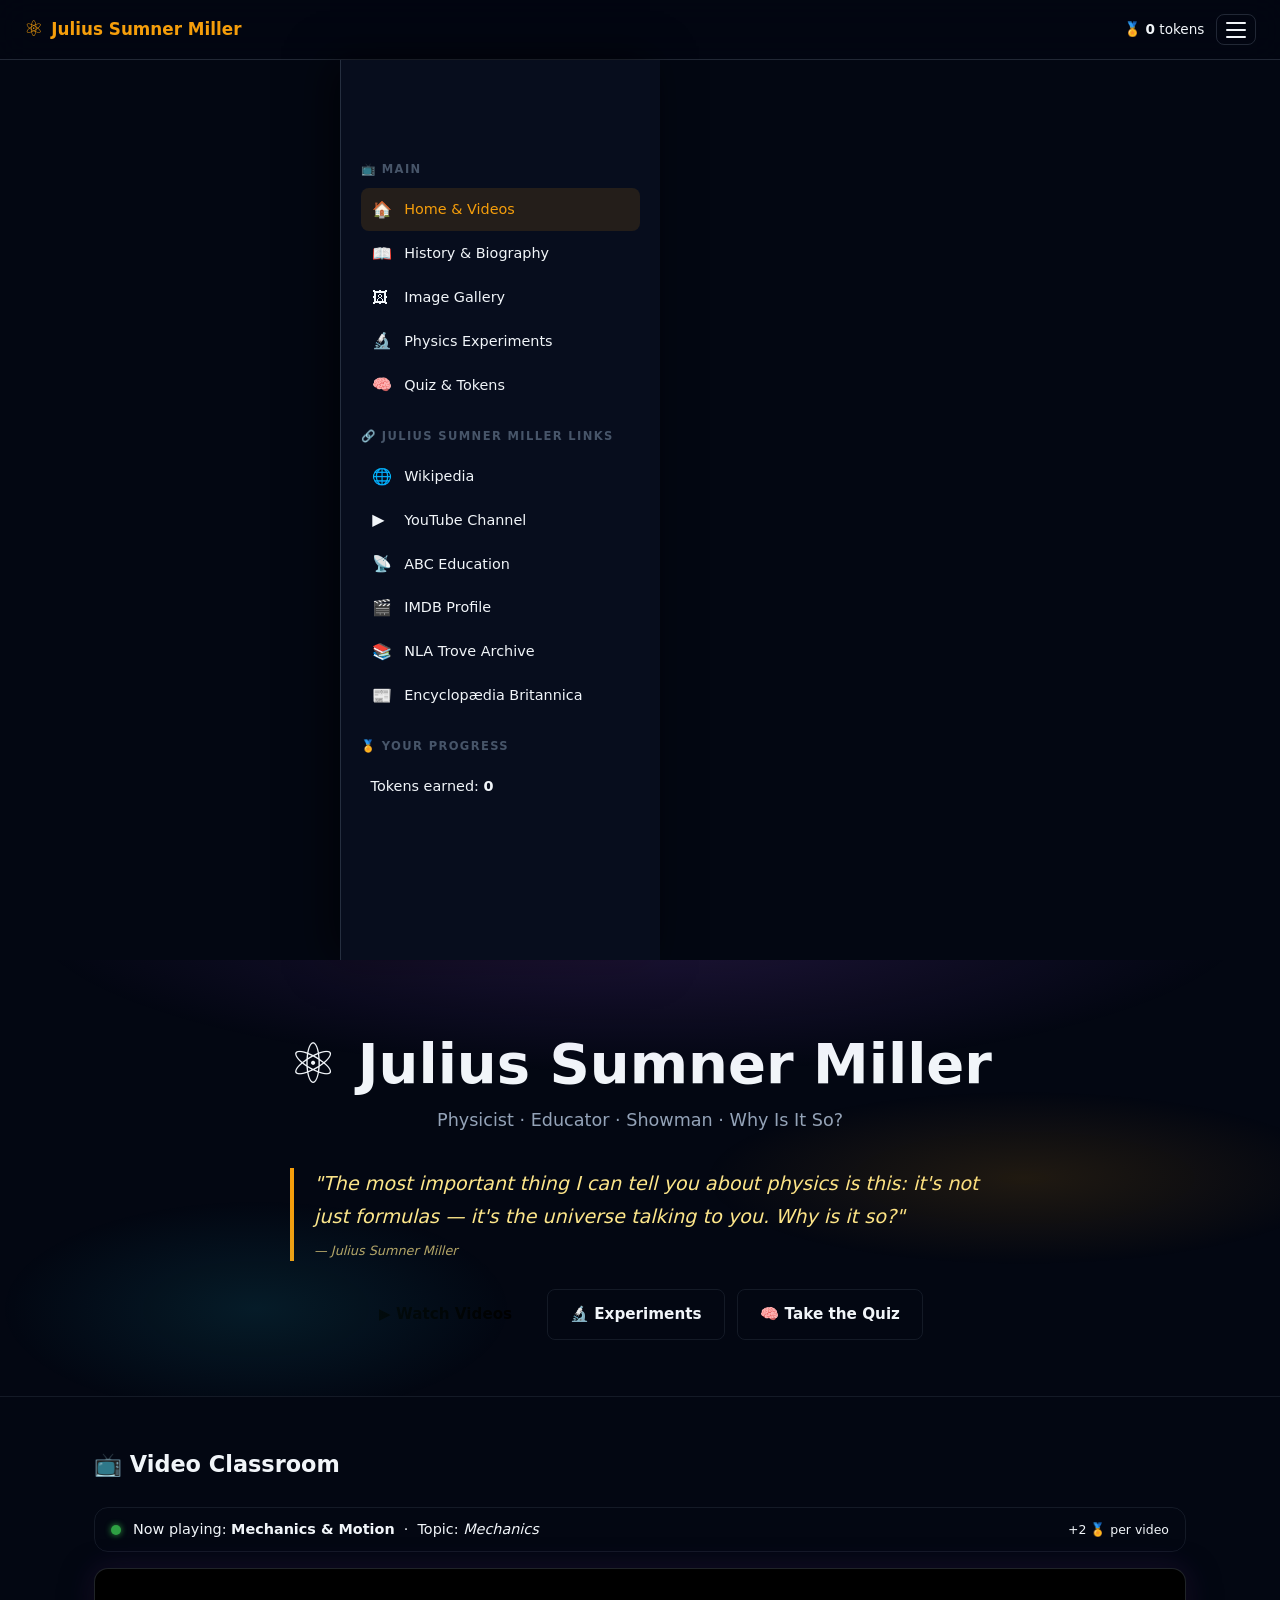
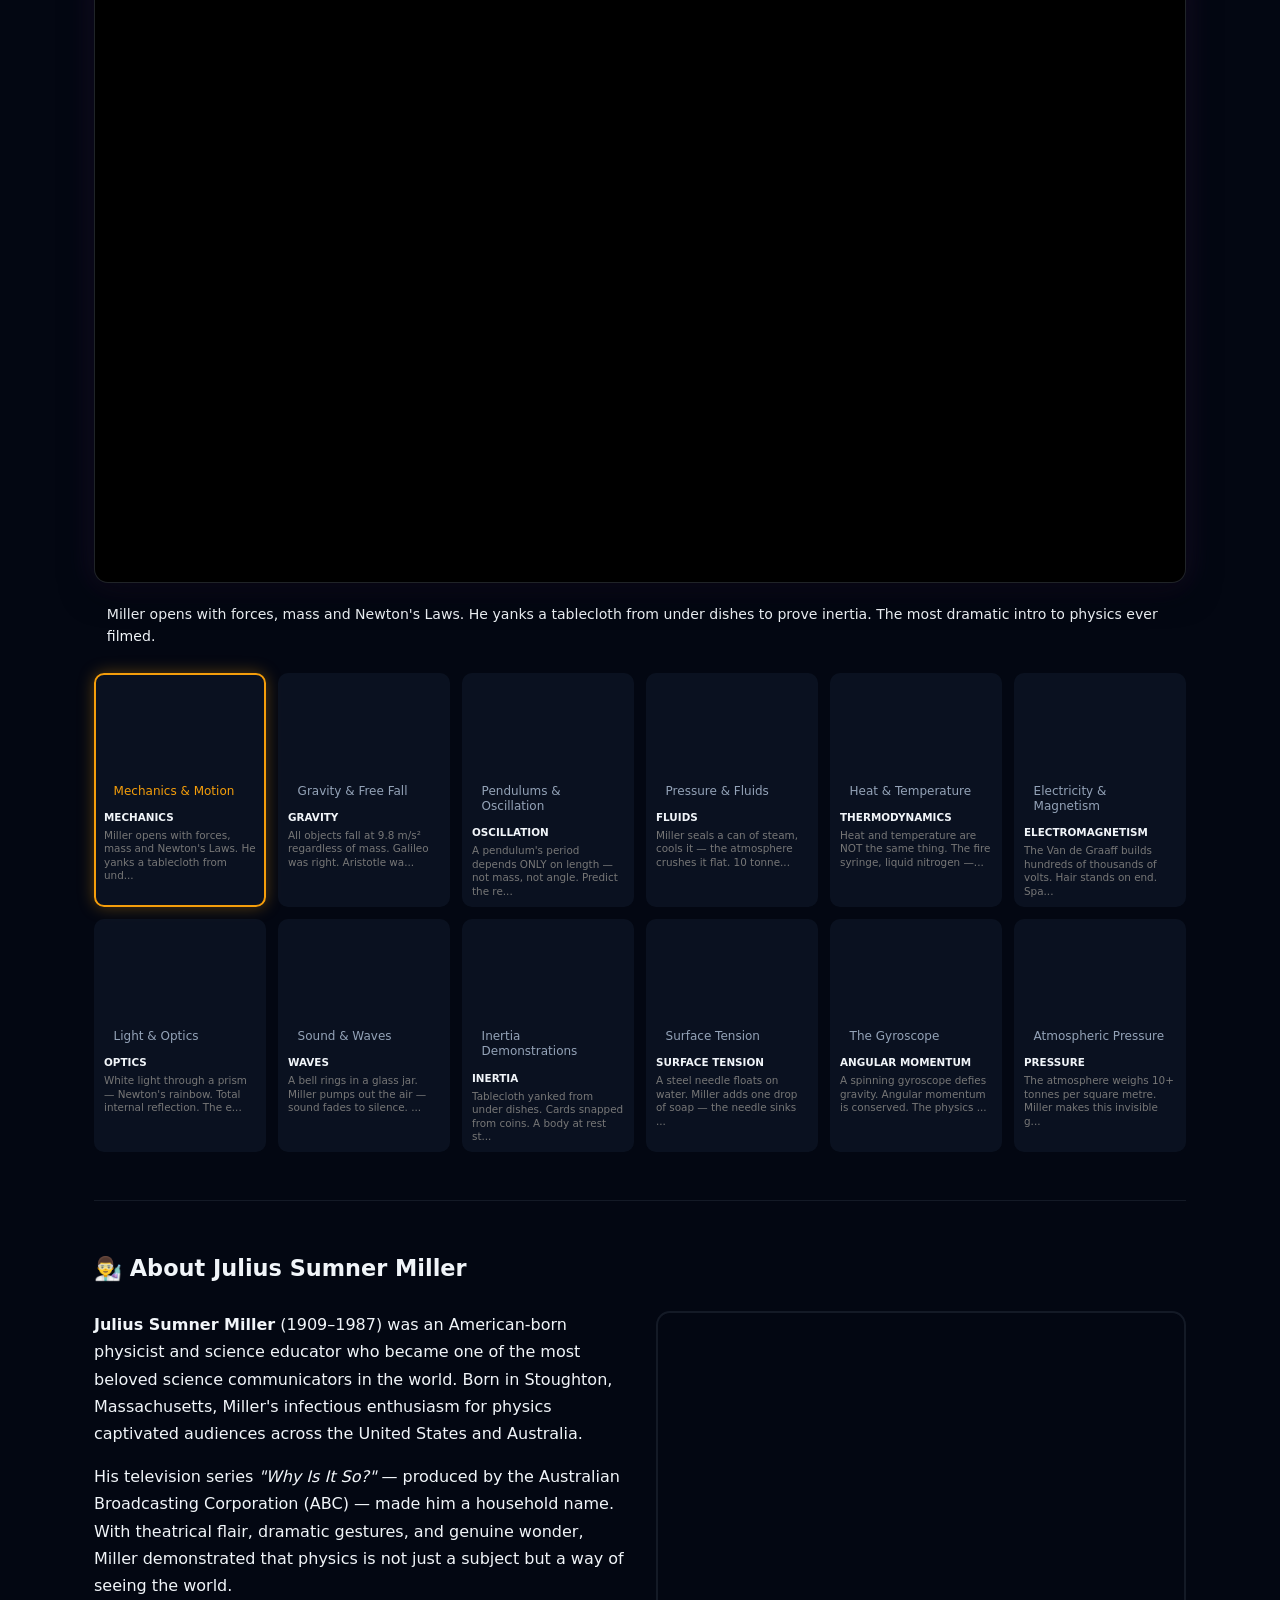
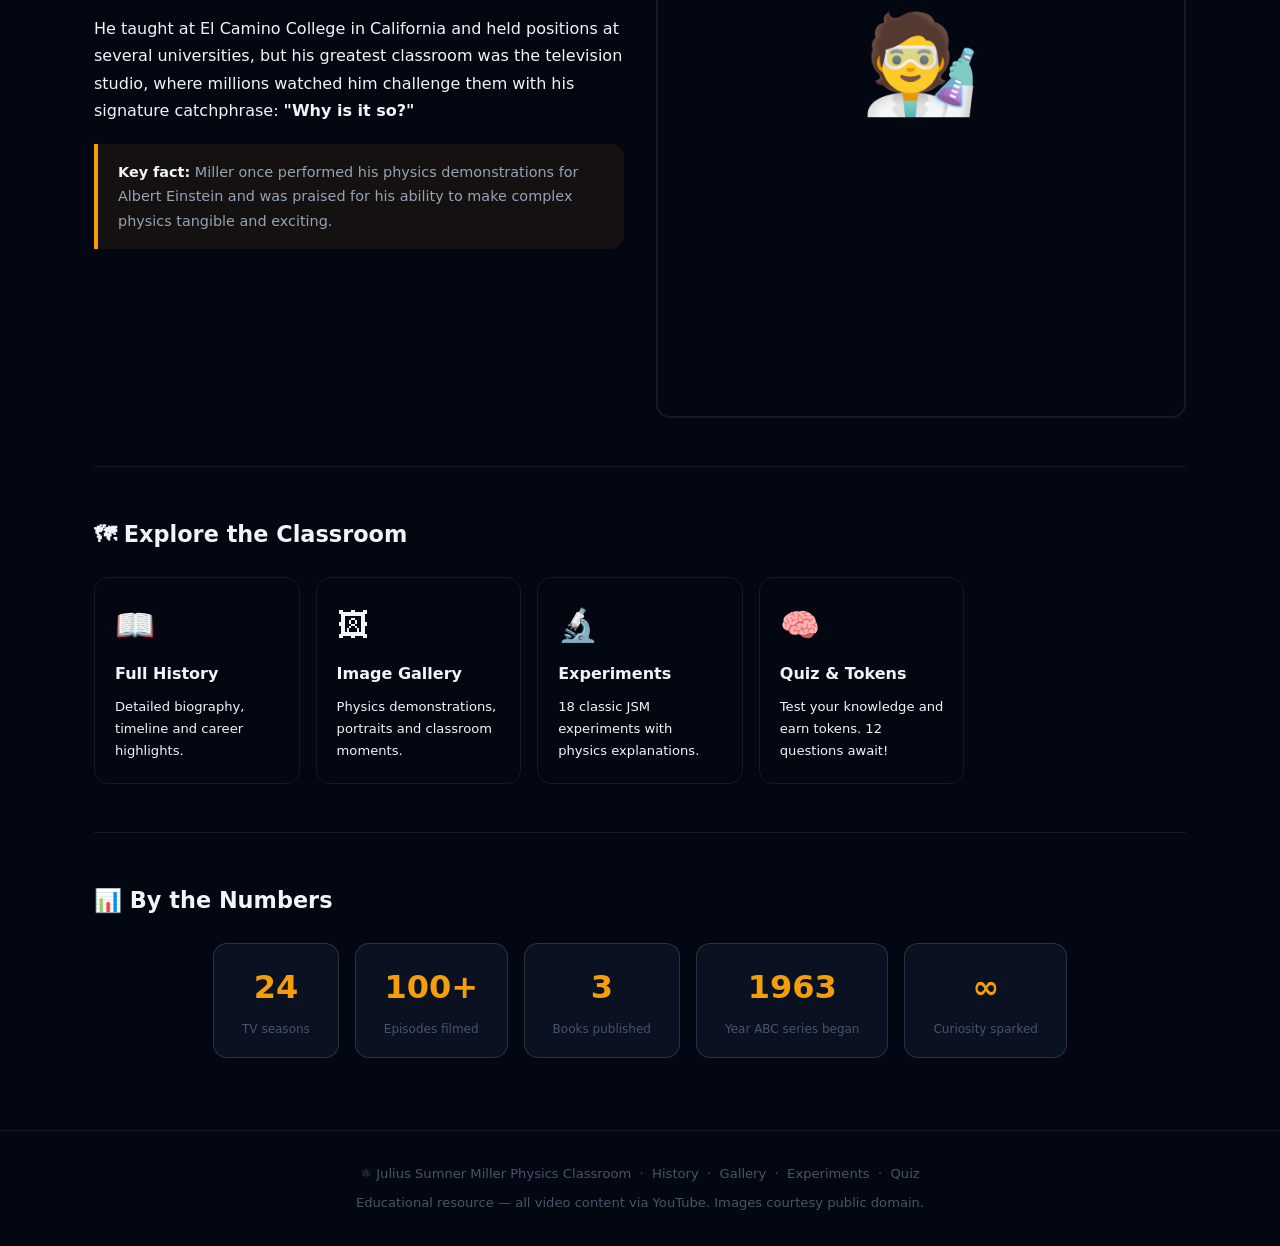
==== commit cb06e7ad: "Switch all videos to archive.org, fix thumbnails" ====
--- a/index.html
+++ b/index.html
@@ -134,7 +134,7 @@
     </div>
     <div class="video-wrapper">
       <iframe id="main-player"
-        src="https://www.youtube.com/embed/p5oUI7RCyUI?rel=0&modestbranding=1"
+        src="https://archive.org/embed/JuliusSumnerMillerPhysicsLesson1"
         title="Julius Sumner Miller — Why Is It So?"
         allow="accelerometer; autoplay; clipboard-write; encrypted-media; gyroscope; picture-in-picture"
         allowfullscreen loading="lazy">
--- a/css/style.css
+++ b/css/style.css
@@ -905,3 +905,5 @@
 .playlist-desc{font-size:.68rem;color:#888;margin-top:.3rem;line-height:1.4;display:-webkit-box;-webkit-line-clamp:2;-webkit-box-orient:vertical;overflow:hidden;}
 .playlist-item.active .playlist-title,.playlist-item.active .playlist-topic{color:var(--gold);}
 #video-desc{margin:.75rem 0 .5rem;font-size:.88rem;color:var(--text-secondary);line-height:1.55;padding:.6rem .8rem;background:var(--bg-card);border-radius:8px;border-left:3px solid var(--accent);}
+.playlist-item{display:flex;flex-direction:column;}
+#video-desc{margin:.6rem 0;font-size:.86rem;color:var(--text-secondary);line-height:1.5;padding:.55rem .8rem;background:var(--bg-card);border-radius:8px;border-left:3px solid var(--accent);}
